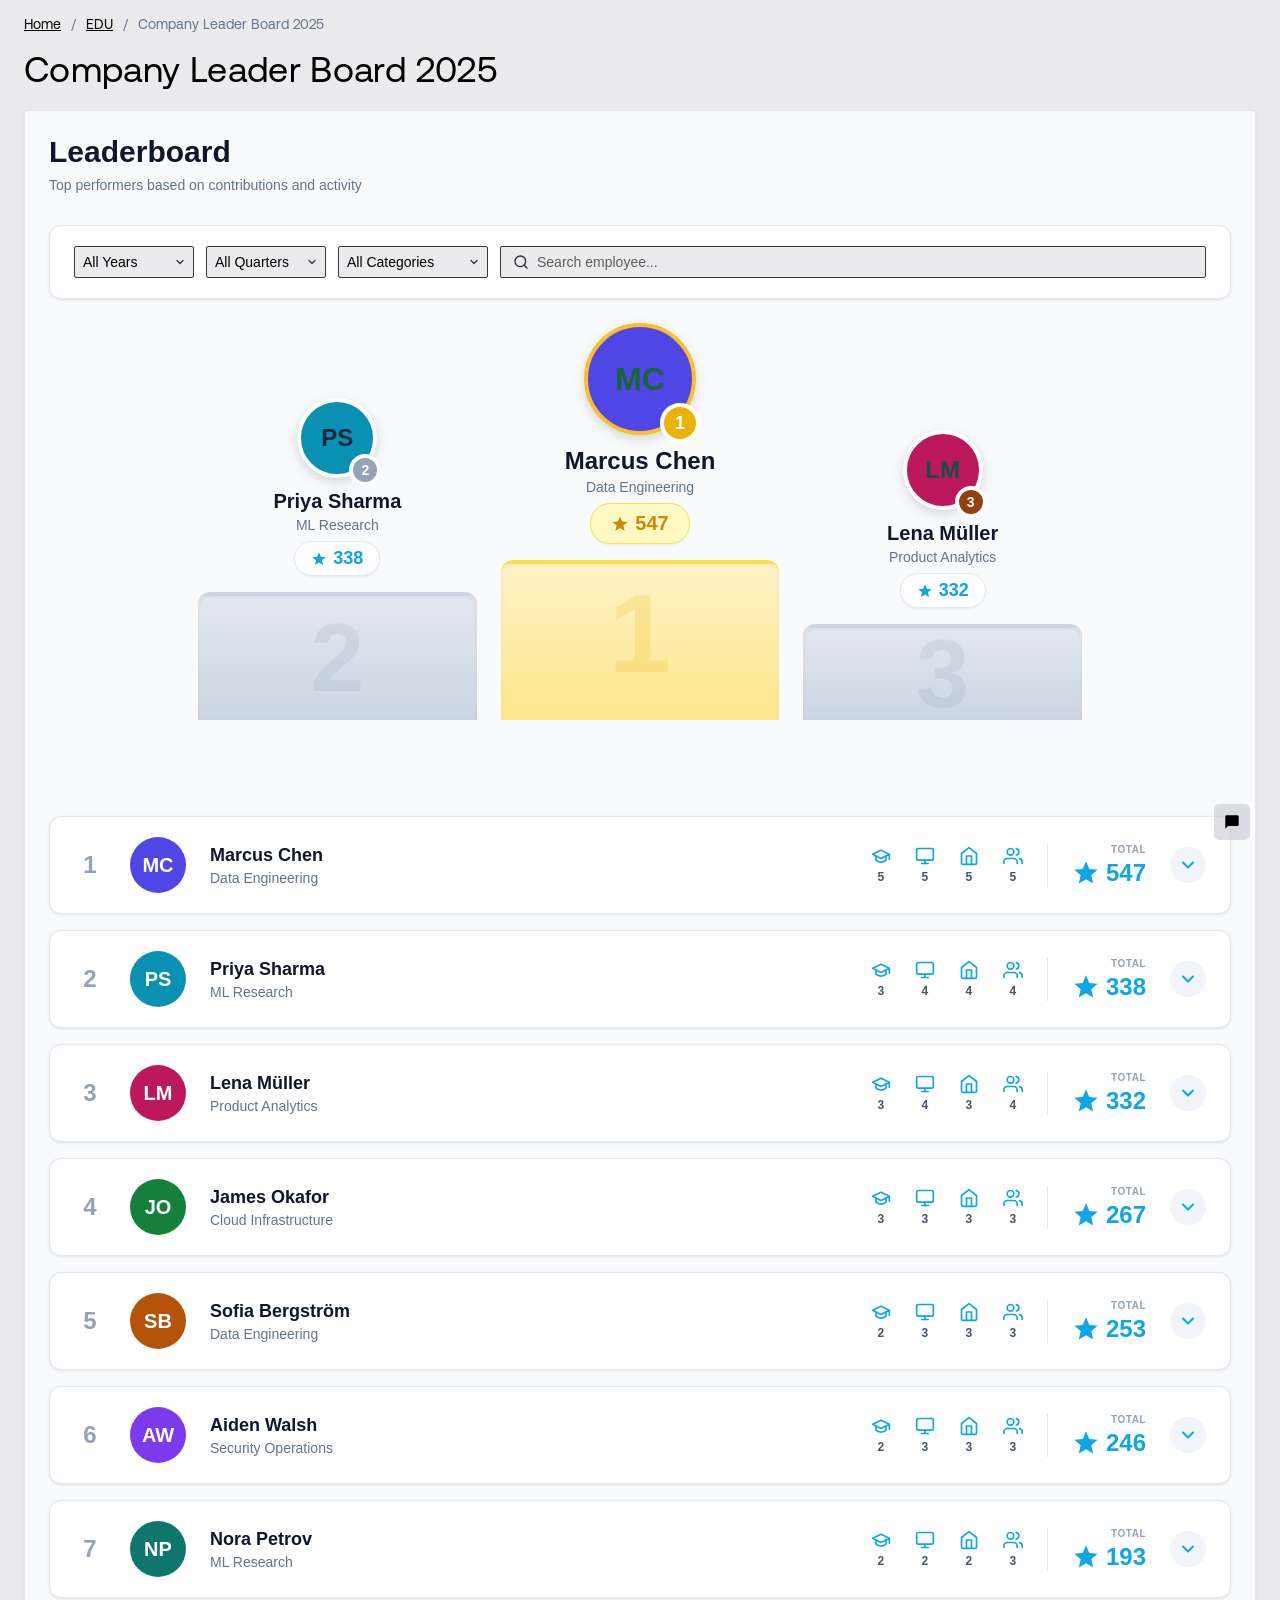
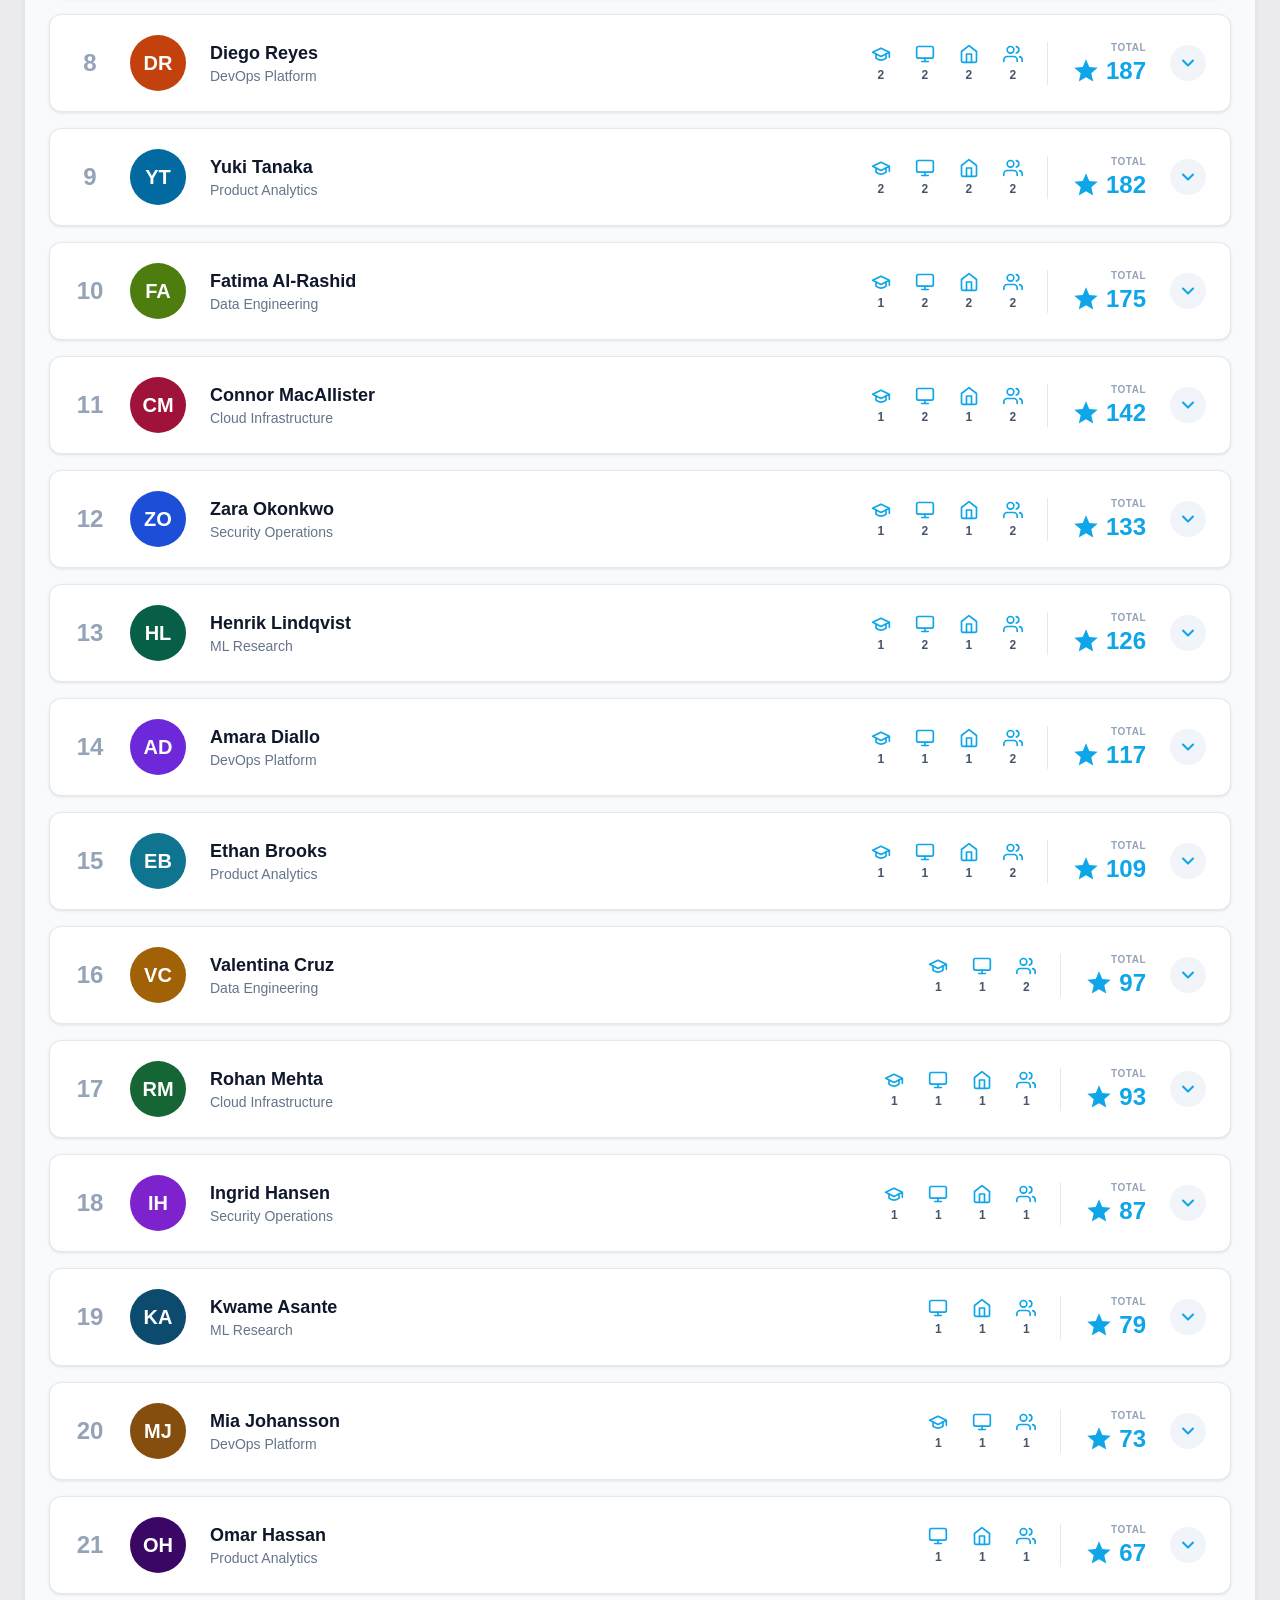
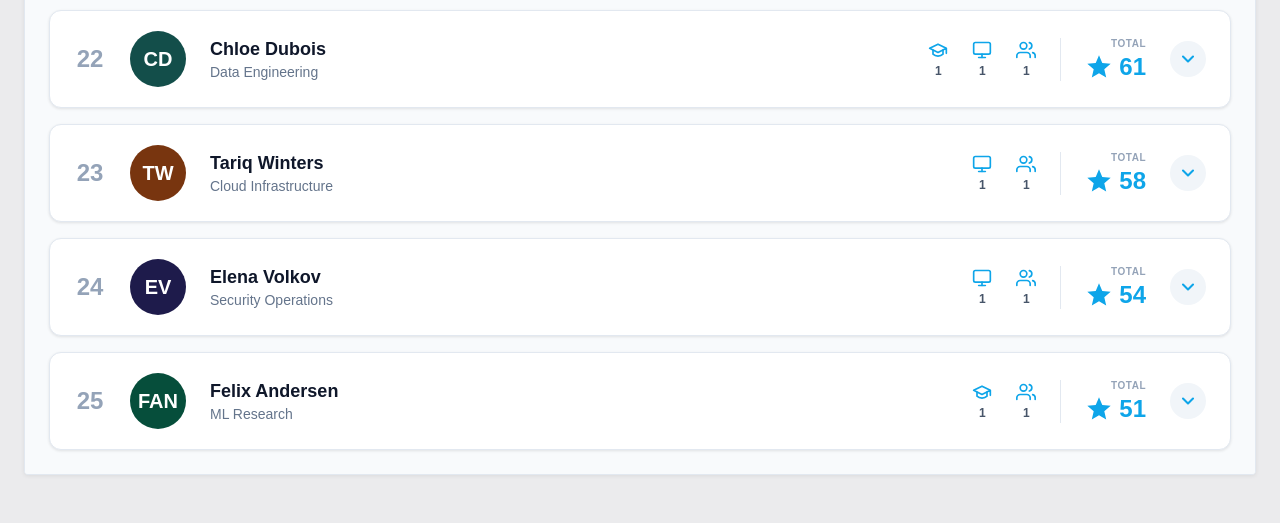
==== task-1/index.html @ 79eec07e "Fix activity column width and unify category badge colors" ====
﻿<!DOCTYPE html>
<html lang="en">
<head>
  <meta charset="UTF-8">
  <meta name="viewport" content="width=device-width, initial-scale=1.0">
  <title>Company Leader Board 2025</title>
  <style>
    @font-face {
      font-family: "Aeonik Pro";
      src: url([data-uri]) format('opentype');
      font-weight: 400 600;
      font-style: normal;
    }

    /* =====================================================
       CSS VARIABLES — new-spec.md §2
       ===================================================== */
    :root {
      /* Surfaces */
      --color-bg-page:                #f8fafc;
      --color-bg-surface:             #fff;
      --color-bg-surface-muted:       #f1f5f9;
      --color-border:                 #e2e8f0;

      /* Text */
      --color-text-primary:           #0f172a;
      --color-text-strong:            #1e293b;
      --color-text-secondary:         #475569;
      --color-text-muted:             #64748b;
      --color-text-faint:             #94a3b8;

      /* Accent */
      --color-accent:                 #0ea5e9;
      --color-accent-deep:            #0284c7;
      --color-accent-soft-bg:         #e0f2fe;

      /* Rank 1 — gold */
      --color-rank1-avatar-bg:        #86efac;
      --color-rank1-avatar-border:    #fbbf24;
      --color-rank1-avatar-text:      #166534;
      --color-rank1-badge-bg:         #eab308;
      --color-rank1-score-bg:         #fef9c3;
      --color-rank1-score-border:     #fde047;
      --color-rank1-score-text:       #ca8a04;
      --color-rank1-block-from:       #fef3c7;
      --color-rank1-block-to:         #fde68a;
      --color-rank1-block-top:        #fde047;
      --color-rank1-number-text:      rgba(234, 179, 8, .2);

      /* Rank 2 — silver */
      --color-rank2-avatar-bg:        #cbd5e1;
      --color-rank2-avatar-text:      #1e293b;
      --color-rank2-badge-bg:         #94a3b8;

      /* Rank 3 — bronze/teal */
      --color-rank3-avatar-bg:        #5eead4;
      --color-rank3-avatar-text:      #134e4a;
      --color-rank3-badge-bg:         #92400e;

      /* Default podium block */
      --color-block-from:             #e2e8f0;
      --color-block-to:               #cbd5e1;
      --color-block-top:              #cbd5e1;
      --color-rank-number-text:       rgba(148, 163, 184, .2);

      /* Row avatar default */
      --color-row-avatar-bg:          #fbbf24;

      /* Category badges */
      --color-cat-training-bg:        #dbeafe;
      --color-cat-training-text:      #1e40af;
      --color-cat-contribution-bg:    #f3e8ff;
      --color-cat-contribution-text:  #6b21a8;
      --color-cat-community-bg:       #dcfce7;
      --color-cat-community-text:     #166534;
      --color-cat-default-bg:         #e2e8f0;
      --color-cat-default-text:       #475569;

      /* Shadows */
      --shadow-rgba-5:                rgba(0, 0, 0, .05);
      --shadow-rgba-6:                rgba(0, 0, 0, .06);
      --shadow-rgba-10:               rgba(0, 0, 0, .1);
      --shadow-rgba-15:               rgba(0, 0, 0, .15);

      /* Spacing */
      --space-1: 4px;
      --space-2: 6px;
      --space-3: 8px;
      --space-4: 12px;
      --space-5: 16px;
      --space-6: 20px;
      --space-7: 24px;
      --space-8: 32px;
      --space-9: 64px;

      --pad-row:                  20px 24px;
      --pad-filter-bar:           20px 24px;
      --pad-podium:               32px 8px;
      --pad-podium-score-default: 6px 16px;
      --pad-podium-score-rank1:   8px 20px;
      --pad-cat-badge:            4px 12px;
      --pad-th:                   12px 8px;
      --pad-td:                   16px 8px;

      /* Container widths */
      --width-content-max:      1200px;
      --width-podium-max:       900px;
      --width-podium-col-max:   280px;
      --width-search-min:       250px;
      --width-rank-min:         32px;
      --size-row-avatar:        56px;

      /* Podium block heights */
      --height-block-rank1:        160px;
      --height-block-rank2:        128px;
      --height-block-rank3:        96px;
      --height-block-rank1-mobile: 140px;
      --height-block-rank2-mobile: 96px;
      --height-block-rank3-mobile: 64px;

      /* Offsets */
      --offset-rank1-margin-top:   -32px;
      --offset-rank3-number-top:   -16px;
      --offset-badge-bottom:       -8px;
      --offset-badge-right:        -4px;
      --podium-blocktop-height:    2px;

      /* Typography */
      --font-family: "Segoe UI", -apple-system, BlinkMacSystemFont, Roboto, Oxygen,
                     Ubuntu, Cantarell, "Fira Sans", "Droid Sans", "Helvetica Neue",
                     sans-serif;

      --fs-10:  10px;
      --fs-12:  12px;
      --fs-14:  14px;
      --fs-16:  16px;
      --fs-18:  18px;
      --fs-20:  20px;
      --fs-24:  24px;
      --fs-28:  28px;
      --fs-30:  30px;
      --fs-32:  32px;
      --fs-96:  96px;
      --fs-112: 112px;

      --fw-medium:   500;
      --fw-semibold: 600;
      --fw-bold:     700;
      --fw-black:    900;

      --tracking-wide: .05em;

      /* Border radius */
      --radius-pill:        20px;
      --radius-card:        12px;
      --radius-block-top:   12px 12px 0 0;
      --radius-circle:      50%;

      /* Box shadows */
      --shadow-xs:        0 1px 2px rgba(0, 0, 0, .05);
      --shadow-sm:        0 1px 3px rgba(0, 0, 0, .1);
      --shadow-md-soft:   0 4px 12px rgba(0, 0, 0, .05);
      --shadow-md:        0 4px 12px rgba(0, 0, 0, .1);
      --shadow-md-strong: 0 4px 12px rgba(0, 0, 0, .15);
      --shadow-inset:     inset 0 2px 4px rgba(0, 0, 0, .06);

      /* Transitions */
      --transition-theme:    background-color .3s, color .3s;
      --transition-quick:    all .2s;
      --transition-bg:       background .2s;
      --transition-bg-color: background-color .2s;

      /* Gradients */
      --gradient-block-default: linear-gradient(180deg, #e2e8f0, #cbd5e1);
      --gradient-block-rank1:   linear-gradient(180deg, #fef3c7, #fde68a);
    }

    /* =====================================================
       BASE RESET
       ===================================================== */
    *, *::before, *::after {
      box-sizing: border-box;
    }

    body {
      background: rgb(235, 235, 237);
      font-family: var(--font-family);
      margin: 0;
      padding: 0;
    }

    /* =====================================================
       COMPONENT STYLES — extracted verbatim from live page
       ===================================================== */
    .leaderboard_2943a085 { background: rgb(248, 250, 252); color: rgb(15, 23, 42); font-family: "Segoe UI", -apple-system, BlinkMacSystemFont, Roboto, Oxygen, Ubuntu, Cantarell, "Fira Sans", "Droid Sans", "Helvetica Neue", sans-serif; min-height: unset; padding: 24px; transition: background-color 0.3s, color 0.3s; }
    .leaderboard_2943a085.loading_2943a085 { opacity: 0.6; pointer-events: none; }
    .header_2943a085 { align-items: flex-start; display: flex; justify-content: space-between; margin: 0px auto 32px; max-width: 1200px; }
    .header_2943a085 .headerContent_2943a085 { flex: 1 1 0%; }
    .header_2943a085 .headerContent_2943a085 h2 { color: rgb(15, 23, 42); font-size: 30px; font-weight: 700; margin: 0px 0px 8px; }
    .header_2943a085 .headerContent_2943a085 p { color: rgb(100, 116, 139); font-size: 14px; margin: 0px; }
    .header_2943a085 .themeToggle_2943a085 { background: rgb(255, 255, 255); border: 1px solid rgb(226, 232, 240); border-radius: 50%; box-shadow: rgba(0, 0, 0, 0.05) 0px 1px 2px; color: rgb(100, 116, 139); cursor: pointer; padding: 8px; transition: 0.2s; }
    .header_2943a085 .themeToggle_2943a085:hover { border-color: rgb(14, 165, 233); color: rgb(14, 165, 233); }
    .header_2943a085 .themeToggle_2943a085 i { font-size: 20px; }
    .filterBar_2943a085 { align-items: center; background: rgb(255, 255, 255); border: 1px solid rgb(226, 232, 240); border-radius: 12px; box-shadow: rgba(0, 0, 0, 0.1) 0px 1px 3px; display: flex; flex-wrap: wrap; gap: 12px; justify-content: space-between; margin: 0px auto 24px; max-width: 1200px; padding: 20px 24px; transition: 0.2s; }
    .filterBar_2943a085:hover { box-shadow: rgba(0, 0, 0, 0.05) 0px 4px 12px; }
    .filterBar_2943a085 .filters_2943a085 { display: flex; flex-wrap: wrap; gap: 12px; }
    .filterBar_2943a085 .search_2943a085 { flex: 1 1 0%; min-width: 250px; }
    .podium_2943a085 { align-items: flex-end; display: flex; gap: 24px; justify-content: center; margin: 0px auto 64px; max-width: 900px; padding: 32px 8px; }
    @media (max-width: 768px) {
      .podium_2943a085 { align-items: center; flex-direction: column; }
    }
    .podiumColumn_2943a085 { align-items: center; display: flex; flex-direction: column; max-width: 280px; position: relative; width: 100%; }
    .podiumColumn_2943a085.podiumRank1_2943a085 { margin-top: -32px; order: 2; }
    @media (max-width: 768px) {
      .podiumColumn_2943a085.podiumRank1_2943a085 { margin-top: 0px; order: 1; }
    }
    .podiumColumn_2943a085.podiumRank2_2943a085 { order: 1; }
    @media (max-width: 768px) {
      .podiumColumn_2943a085.podiumRank2_2943a085 { order: 2; }
    }
    .podiumColumn_2943a085.podiumRank3_2943a085 { order: 3; }
    .podiumUser_2943a085 { align-items: center; display: flex; flex-direction: column; margin-bottom: 16px; position: relative; z-index: 10; }
    .podiumAvatarContainer_2943a085 { margin-bottom: 12px; position: relative; }
    .podiumAvatar_2943a085 { align-items: center; background-position: 50% center; background-size: cover; border-radius: 50%; box-shadow: rgba(0, 0, 0, 0.15) 0px 4px 12px; color: rgb(255, 255, 255); display: flex; font-weight: 700; justify-content: center; }
    .podiumRank1_2943a085 .podiumAvatar_2943a085 { background-color: rgb(134, 239, 172); border: 4px solid rgb(251, 191, 36); color: rgb(22, 101, 52); }
    .podiumRank2_2943a085 .podiumAvatar_2943a085 { background-color: rgb(203, 213, 225); border: 4px solid rgb(255, 255, 255); color: rgb(30, 41, 59); }
    .podiumRank3_2943a085 .podiumAvatar_2943a085 { background-color: rgb(94, 234, 212); border: 4px solid rgb(255, 255, 255); color: rgb(19, 78, 74); }
    .podiumAvatar_2943a085 span { font-size: 24px; }
    .podiumRank1_2943a085 .podiumAvatar_2943a085 span { font-size: 32px; }
    .podiumRankBadge_2943a085 { align-items: center; border: 4px solid rgb(255, 255, 255); border-radius: 50%; bottom: -8px; color: rgb(255, 255, 255); display: flex; font-weight: 700; justify-content: center; position: absolute; right: -4px; }
    .podiumRank1_2943a085 .podiumRankBadge_2943a085 { background: rgb(234, 179, 8); font-size: 18px; }
    .podiumRank2_2943a085 .podiumRankBadge_2943a085 { background: rgb(148, 163, 184); font-size: 14px; }
    .podiumRank3_2943a085 .podiumRankBadge_2943a085 { background: rgb(146, 64, 14); font-size: 14px; }
    .podiumName_2943a085 { color: rgb(15, 23, 42); font-size: 20px; font-weight: 700; margin: 0px 0px 4px; text-align: center; }
    .podiumRank1_2943a085 .podiumName_2943a085 { font-size: 24px; }
    .podiumRole_2943a085 { color: rgb(100, 116, 139); font-size: 14px; font-weight: 500; margin: 0px 0px 8px; }
    .podiumScore_2943a085 { align-items: center; background: rgb(255, 255, 255); border: 1px solid rgb(226, 232, 240); border-radius: 20px; box-shadow: rgba(0, 0, 0, 0.05) 0px 1px 2px; display: flex; font-size: 18px; font-weight: 700; gap: 6px; padding: 6px 16px; }
    .podiumRank1_2943a085 .podiumScore_2943a085 { background: rgb(254, 249, 195); border-color: rgb(253, 224, 71); color: rgb(202, 138, 4); font-size: 20px; padding: 8px 20px; }
    .podiumRank2_2943a085 .podiumScore_2943a085, .podiumRank3_2943a085 .podiumScore_2943a085 { color: rgb(14, 165, 233); }
    .podiumScore_2943a085 i { font-size: 16px; }
    .podiumRank1_2943a085 .podiumScore_2943a085 i { font-size: 18px; }
    .podiumBlock_2943a085 { align-items: flex-start; background: linear-gradient(rgb(226, 232, 240), rgb(203, 213, 225)); border-radius: 12px 12px 0px 0px; border-top: 2px solid rgb(203, 213, 225); box-shadow: rgba(0, 0, 0, 0.06) 0px 2px 4px inset; display: flex; justify-content: center; overflow: hidden; padding-top: 16px; position: relative; width: 100%; }
    .podiumRank1_2943a085 .podiumBlock_2943a085 { background: linear-gradient(rgb(254, 243, 199), rgb(253, 230, 138)); border-top-color: rgb(253, 224, 71); height: 160px; }
    @media (max-width: 768px) {
      .podiumRank1_2943a085 .podiumBlock_2943a085 { height: 140px; }
    }
    .podiumRank2_2943a085 .podiumBlock_2943a085 { height: 128px; }
    @media (max-width: 768px) {
      .podiumRank2_2943a085 .podiumBlock_2943a085 { height: 96px; }
    }
    .podiumRank3_2943a085 .podiumBlock_2943a085 { height: 96px; }
    @media (max-width: 768px) {
      .podiumRank3_2943a085 .podiumBlock_2943a085 { height: 64px; }
    }
    .podiumBlockTop_2943a085 { height: 2px; inset: 0px 0px auto; position: absolute; }
    .podiumRank1_2943a085 .podiumBlockTop_2943a085 { background: rgb(253, 224, 71); }
    .podiumRank2_2943a085 .podiumBlockTop_2943a085, .podiumRank3_2943a085 .podiumBlockTop_2943a085 { background: rgb(203, 213, 225); }
    .podiumRankNumber_2943a085 { color: rgba(148, 163, 184, 0.2); font-size: 96px; font-weight: 900; line-height: 1; position: relative; user-select: none; }
    .podiumRank1_2943a085 .podiumRankNumber_2943a085 { color: rgba(234, 179, 8, 0.2); font-size: 112px; }
    .podiumRank3_2943a085 .podiumRankNumber_2943a085 { top: -16px; }
    .list_2943a085 { display: flex; flex-direction: column; gap: 16px; margin: 0px auto; max-width: 1200px; }
    .userRowContainer_2943a085 { background: rgb(255, 255, 255); border: 1px solid rgb(226, 232, 240); border-radius: 12px; box-shadow: rgba(0, 0, 0, 0.1) 0px 1px 3px; overflow: hidden; transition: 0.2s; }
    .userRowContainer_2943a085:hover { box-shadow: rgba(0, 0, 0, 0.1) 0px 4px 12px; }
    .userRowContainer_2943a085.expanded_2943a085 { border-color: rgb(14, 165, 233); box-shadow: rgba(0, 0, 0, 0.1) 0px 4px 12px; }
    .row_2943a085 { padding: 20px 24px; }
    @media (max-width: 768px) {
      .row_2943a085 { padding: 16px; }
    }
    .rowMain_2943a085 { align-items: center; display: flex; gap: 16px; justify-content: space-between; }
    @media (max-width: 768px) {
      .rowMain_2943a085 { flex-direction: column; gap: 12px; }
    }
    .rowLeft_2943a085 { align-items: center; display: flex; flex: 1 1 0%; gap: 24px; }
    @media (max-width: 768px) {
      .rowLeft_2943a085 { gap: 16px; width: 100%; }
    }
    .rank_2943a085 { color: rgb(148, 163, 184); font-size: 24px; font-weight: 700; min-width: 32px; text-align: center; }
    .avatar_2943a085 { align-items: center; background-color: rgb(251, 191, 36); background-position: 50% center; background-size: cover; border-radius: 50%; color: rgb(255, 255, 255); display: flex; flex-shrink: 0; font-size: 20px; font-weight: 700; height: 56px; justify-content: center; width: 56px; }
    .info_2943a085 { display: flex; flex: 1 1 0%; flex-direction: column; gap: 4px; }
    @media (max-width: 768px) {
      .info_2943a085 { flex: 1 1 0%; }
    }
    .name_2943a085 { color: rgb(15, 23, 42); font-size: 18px; font-weight: 700; margin: 0px; }
    .role_2943a085 { color: rgb(100, 116, 139); font-size: 14px; }
    .rowRight_2943a085 { align-items: center; display: flex; gap: 24px; }
    @media (max-width: 768px) {
      .rowRight_2943a085 { border-top: 1px solid rgb(226, 232, 240); justify-content: space-between; padding-top: 12px; width: 100%; }
    }
    .categoryStats_2943a085 { align-items: center; display: flex; gap: 24px; }
    @media (max-width: 768px) {
      .categoryStats_2943a085 { gap: 16px; }
    }
    .categoryStat_2943a085 { align-items: center; display: flex; flex-direction: column; gap: 4px; }
    .categoryStatIcon_2943a085 { color: rgb(14, 165, 233); font-size: 20px; }
    .categoryStatCount_2943a085 { color: rgb(71, 85, 105); font-size: 12px; font-weight: 600; }
    .totalSection_2943a085 { align-items: flex-end; border-left: 1px solid rgb(226, 232, 240); display: flex; flex-direction: column; gap: 4px; padding-left: 24px; }
    @media (max-width: 768px) {
      .totalSection_2943a085 { display: none; }
    }
    .totalLabel_2943a085 { color: rgb(148, 163, 184); font-size: 10px; font-weight: 600; letter-spacing: 0.05em; }
    .score_2943a085 { align-items: center; color: rgb(14, 165, 233); display: flex; font-size: 24px; font-weight: 700; gap: 6px; }
    .score_2943a085 i { font-size: 28px; }
    .expandButton_2943a085 { align-items: center; background: rgb(241, 245, 249); border-width: medium; border-style: none; border-color: currentcolor; border-image: initial; border-radius: 50%; color: rgb(14, 165, 233); cursor: pointer; display: flex; justify-content: center; padding: 8px; transition: background 0.2s; }
    .expandButton_2943a085:hover { background: rgb(226, 232, 240); }
    .expandButton_2943a085 i { font-size: 20px; }
    .userRowContainer_2943a085.expanded_2943a085 .expandButton_2943a085 { background: rgb(224, 242, 254); }
    .details_2943a085 { background: rgb(248, 250, 252); border-top: 1px solid rgb(226, 232, 240); padding: 24px; }
    @media (max-width: 768px) {
      .details_2943a085 { padding: 16px; }
    }
    .detailsTitle_2943a085 { color: rgb(100, 116, 139); font-size: 12px; font-weight: 600; letter-spacing: 0.05em; margin: 0px 0px 16px; text-transform: uppercase; }
    .tableWrapper_2943a085 { overflow-x: auto; }
    .activityTable_2943a085 { border-collapse: collapse; width: 100%; }
    .activityTable_2943a085 thead tr { border-bottom: 2px solid rgb(226, 232, 240); }
    .activityTable_2943a085 thead th { color: rgb(100, 116, 139); font-size: 12px; font-weight: 600; letter-spacing: 0.05em; padding: 12px 8px; text-align: left; text-transform: uppercase; white-space: nowrap; }
    .activityTable_2943a085 thead th:first-child { width: 100%; }
    .activityTable_2943a085 thead th:last-child { text-align: right; }
    .activityTable_2943a085 tbody tr { transition: background-color 0.2s; }
    .activityTable_2943a085 tbody tr:hover { background: rgb(241, 245, 249); }
    .activityTable_2943a085 tbody td { border-bottom: 1px solid rgb(226, 232, 240); font-size: 14px; padding: 16px 8px; white-space: nowrap; }
    .activityTable_2943a085 tbody td:first-child { white-space: normal; width: 100%; }
    .activityTable_2943a085 tbody tr:last-child td { border-bottom-width: medium; border-bottom-style: none; border-bottom-color: currentcolor; }
    .activityName_2943a085 { color: rgb(30, 41, 59); font-weight: 600; }
    .categoryBadge_2943a085 { align-items: center; border-radius: 12px; display: inline-flex; font-size: 12px; font-weight: 600; padding: 4px 12px; }
    .categoryBadge_2943a085.categoryTraining_2943a085,
    .categoryBadge_2943a085.categoryContribution_2943a085,
    .categoryBadge_2943a085.categoryCommunity_2943a085,
    .categoryBadge_2943a085.categoryDefault_2943a085 { background: rgb(226, 232, 240); color: rgb(71, 85, 105); }
    .activityDate_2943a085 { color: rgb(100, 116, 139); }
    .activityPoints_2943a085 { color: rgb(14, 165, 233); font-weight: 700; text-align: right; }
    .categoryIcon_2943a085 { align-items: center; color: rgb(2, 132, 199); display: inline-flex; font-size: 16px; justify-content: center; }
    .categoryIcon_2943a085:hover { color: rgb(14, 165, 233); }
    .diamondIcon_2943a085 { color: rgb(14, 165, 233); font-size: 24px; }
    @media (max-width: 768px) {
      .leaderboard_2943a085 { padding: 16px; }
      .header_2943a085 { margin-bottom: 24px; }
      .header_2943a085 .headerContent_2943a085 h2 { font-size: 24px; }
      .filterBar_2943a085 { align-items: stretch; flex-direction: column; padding: 16px; }
      .filterBar_2943a085 .filters_2943a085 { flex-direction: column; width: 100%; }
      .filterBar_2943a085 .search_2943a085 { min-width: unset; width: 100%; }
      .podium_2943a085 { margin-bottom: 32px; }
    }

    /* =====================================================
       REPLICA ADDITIONS — not in source CSS; required for
       JS-driven expand/collapse and resolved ambiguities
       ===================================================== */

    /* Podium avatar sizing — resolved ambiguities §CLAUDE.md */
    .podiumRank1_2943a085 .podiumAvatar_2943a085 { width: 112px; height: 112px; }
    .podiumRank2_2943a085 .podiumAvatar_2943a085,
    .podiumRank3_2943a085 .podiumAvatar_2943a085 { width: 80px; height: 80px; }
    .podiumRank1_2943a085 .podiumRankBadge_2943a085 { width: 40px; height: 40px; }
    .podiumRank2_2943a085 .podiumRankBadge_2943a085,
    .podiumRank3_2943a085 .podiumRankBadge_2943a085 { width: 32px; height: 32px; }

    /* Details panel expand/collapse (source page uses React unmount; we use CSS) */
    .details_2943a085 { display: none; }
    .userRowContainer_2943a085.expanded_2943a085 .details_2943a085 { display: block; }

    /* Expand button chevron rotation */
    .expandButton_2943a085 i { transition: transform .2s; }
    .userRowContainer_2943a085.expanded_2943a085 .expandButton_2943a085 i { transform: rotate(180deg); }

    /* =====================================================
       FLUENT UI — extracted verbatim from live page
       ===================================================== */
    .actionsWrapper-122.actionsWrapper-122.actionsWrapper-122.actionsWrapper-122.actionsWrapper-122 .ms-TooltipHost { display: inline-flex; }
    .dropdown-256:hover .ms-Dropdown-title { color: rgb(21, 21, 21); border-color: rgb(0, 0, 0); }
    @media screen and (-ms-high-contrast: active), screen and (forced-colors: active) {
      .dropdown-256:hover .ms-Dropdown-title { border-color: highlight; }
    }
    .dropdown-256:focus .ms-Dropdown-title { color: rgb(21, 21, 21); }
    @media screen and (-ms-high-contrast: active), screen and (forced-colors: active) {
      .dropdown-256:focus .ms-Dropdown-title { color: highlight; }
    }
    .dropdown-256:active .ms-Dropdown-title { color: rgb(21, 21, 21); border-color: rgb(41, 41, 43); }
    @media screen and (-ms-high-contrast: active), screen and (forced-colors: active) {
      .dropdown-256:active .ms-Dropdown-title { border-color: highlight; }
    }
    .dropdown-256:hover .ms-Dropdown-caretDown { color: rgb(0, 0, 0); }
    .dropdown-256:focus .ms-Dropdown-caretDown { color: rgb(0, 0, 0); }
    @media screen and (-ms-high-contrast: active), screen and (forced-colors: active) {
      .dropdown-256:focus .ms-Dropdown-caretDown { color: highlight; }
    }
    .dropdown-256:active .ms-Dropdown-caretDown { color: rgb(0, 0, 0); }
    .dropdown-256:hover .ms-Dropdown-titleIsPlaceHolder { color: rgb(0, 0, 0); }
    .dropdown-256:focus .ms-Dropdown-titleIsPlaceHolder { color: rgb(0, 0, 0); }
    .dropdown-256:active .ms-Dropdown-titleIsPlaceHolder { color: rgb(0, 0, 0); }
    .dropdown-256:hover .ms-Dropdown-title--hasError { border-color: rgb(164, 38, 44); }
    .dropdown-256:active .ms-Dropdown-title--hasError { border-color: rgb(164, 38, 44); }
    .root-276:hover .ms-SearchBox-iconContainer { color: rgb(86, 86, 90); }
    .searchBoxContainer_a5a77e5d .dropdownContainer_a5a77e5d .ms-Dropdown-title { border: 0px; }
    .ql-toolbar .ms-Dropdown-container, .ql-toolbar .ms-TooltipHost { display: inline-block !important; }
    .ql-toolbar .ms-Dropdown-title { background-color: rgb(50, 49, 48); border-width: medium; border-style: none; border-color: currentcolor; border-image: initial; min-height: 34px; padding: 2px 20px 0px 9px; transition: background-color 0.3s, color; color: rgb(250, 249, 248) !important; }
    .ql-toolbar .ms-Dropdown-title:hover { background-color: rgb(121, 119, 117); color: rgb(250, 249, 248); }
    .ql-toolbar .ms-Dropdown-title:focus { border: 1px solid rgb(250, 249, 248); outline: 0px; color: rgb(250, 249, 248); }
    .ql-toolbar .ms-Dropdown-title:active { color: rgb(250, 249, 248); }
    .ql-toolbar .ms-Dropdown-caretDownWrapper { right: 4px; margin-top: -1px; }
    div#DropDownAlign-list .ms-Dropdown-item, div#DropDownLists-list .ms-Dropdown-item, div#DropDownStyles-list .ms-Dropdown-item { transition: background-color 0.3s, color; background-color: rgb(50, 49, 48) !important; color: rgb(250, 249, 248) !important; }
    div#DropDownAlign-list .ms-Dropdown-item:hover, div#DropDownLists-list .ms-Dropdown-item:hover, div#DropDownStyles-list .ms-Dropdown-item:hover { cursor: pointer; background-color: rgb(121, 119, 117) !important; color: rgb(250, 249, 248) !important; }
    div#DropDownAlign-list .ms-Dropdown-item.is-selected, div#DropDownAlign-list .ms-Dropdown-item.is-selected:hover, div#DropDownLists-list .ms-Dropdown-item.is-selected, div#DropDownLists-list .ms-Dropdown-item.is-selected:hover, div#DropDownStyles-list .ms-Dropdown-item.is-selected, div#DropDownStyles-list .ms-Dropdown-item.is-selected:hover { background-color: rgb(0, 120, 212) !important; color: rgb(250, 249, 248) !important; }
    .searchBoxContainer_ea51e5aa .dropdownContainer_ea51e5aa .ms-Dropdown-title { border: 0px; }
    .searchBoxContainer_ea51e5aa_e52d7d03 .dropdownContainer_ea51e5aa_e52d7d03 .ms-Dropdown-title_e52d7d03 { border: 0px; }


    /* =====================================================
       DROPDOWN & SEARCHBOX — exact values from DevTools
       ===================================================== */

    /* Dropdown container — block, relative, exact width */
    .ms-Dropdown-container {
      display: block;
      position: relative;
      width: 120px;
      height: 32px;
      box-sizing: border-box;
    }

    #dropdown-container-2 {
      width: 150px;
    }

    /* Dropdown trigger — block, no border itself */
    .ms-Dropdown {
      display: block;
      position: relative;
      width: 100%;
      height: 32px;
      box-sizing: border-box;
      cursor: pointer;
      font-family: var(--font-family);
      font-size: 14px;
      color: rgb(0, 0, 0);
      background: transparent;
      border: none;
      outline: none;
      user-select: none;
    }

    /* Title span — this is the visible box */
    .ms-Dropdown-title {
      display: block;
      width: 100%;
      height: 32px;
      padding: 0 28px 0 8px;
      background-color: rgb(235, 235, 237);
      border: 1px solid rgb(55, 55, 55);
      border-radius: 2px;
      color: rgb(0, 0, 0);
      font-family: var(--font-family);
      font-size: 14px;
      font-weight: 400;
      line-height: 30px;
      white-space: nowrap;
      overflow: hidden;
      cursor: pointer;
      box-sizing: border-box;
    }

    /* Caret wrapper — absolute inside dropdown */
    .ms-Dropdown-caretDownWrapper {
      display: block;
      position: absolute;
      right: 8px;
      top: 1px;
      width: 12px;
      height: 32px;
      line-height: 30px;
      color: rgb(55, 55, 55);
      pointer-events: none;
      cursor: pointer;
    }

    .ms-Dropdown-caretDown {
      display: inline-block;
      width: 12px;
      height: 30px;
      color: rgb(55, 55, 55);
      font-size: 12px;
      line-height: 30px;
    }

    /* Dropdown listbox */
    .ms-Dropdown-items-wrapper {
      display: none;
      position: absolute;
      top: 100%;
      left: 0;
      width: 100%;
      max-height: none;
      overflow: visible;
      background: rgb(234, 234, 234);
      border: none;
      box-shadow: 0 3px 6px rgba(0,0,0,0.15);
      z-index: 200;
      box-sizing: border-box;
    }

    .ms-Dropdown-container.open .ms-Dropdown-items-wrapper {
      display: block;
    }

    /* Dropdown item — grey bg, white on hover, text ellipsis */
    .ms-Dropdown-item {
      display: block;
      padding: 0 8px;
      height: 40px;
      line-height: 40px;
      color: rgb(21, 21, 21);
      background: rgb(234, 234, 234);
      font-family: var(--font-family);
      font-size: 14px;
      font-weight: 400;
      cursor: pointer;
      white-space: nowrap;
      overflow: hidden;
      text-overflow: ellipsis;
      box-sizing: border-box;
    }

    .ms-Dropdown-item:hover {
      background: rgb(255, 255, 255);
      color: rgb(0, 0, 0);
    }

    .ms-Dropdown-item.selected {
      background: rgb(0, 120, 212);
      color: rgb(255, 255, 255);
      font-weight: 600;
    }

    /* Default "All X" option — no blue highlight */
    .ms-Dropdown-item.selected.is-default {
      background: rgb(234, 234, 234);
      color: rgb(21, 21, 21);
      font-weight: 400;
    }

    .ms-Dropdown-item.selected.is-default:hover {
      background: rgb(255, 255, 255);
    }

    /* Search box — exact from DevTools */
    .ms-SearchBox {
      display: flex;
      flex-direction: row;
      align-items: stretch;
      width: 100%;
      height: 32px;
      padding: 1px 0 1px 4px;
      background-color: rgb(235, 235, 237);
      border: 1px solid rgb(55, 55, 55);
      border-radius: 2px;
      box-sizing: border-box;
      font-family: var(--font-family);
      font-size: 14px;
      color: rgb(0, 0, 0);
    }

    .ms-SearchBox:focus-within {
      border-color: rgb(0, 120, 212);
      outline: 1px solid rgb(0, 120, 212);
    }

    /* Search icon container */
    .ms-SearchBox-iconContainer {
      display: flex;
      flex-direction: column;
      justify-content: center;
      flex-shrink: 0;
      flex-grow: 0;
      width: 32px;
      height: 28px;
      color: rgb(41, 41, 43);
      font-size: 16px;
      cursor: text;
      transition: width 0.167s;
    }

    /* Search input */
    .ms-SearchBox-field {
      flex: 1 1 0;
      height: 28px;
      padding: 0 0 0.5px 0;
      background: transparent;
      border: none;
      outline: none;
      color: rgb(0, 0, 0);
      font-family: var(--font-family);
      font-size: 14px;
      font-weight: 400;
      cursor: text;
      box-sizing: border-box;
    }

    .ms-SearchBox-field::placeholder {
      color: rgb(96, 94, 92);
    }

    /* Fluent UI helper classes */
    .root-275,
    .root-276 {
      display: inline-flex;
      align-items: center;
      justify-content: center;
    }

    /* =====================================================
       PAGE WRAPPER
       ===================================================== */
    .page-wrapper {
      margin: 0 auto;
      max-width: 1400px;
      padding: 16px 24px 24px;
    }

    .breadcrumb,
    .breadcrumb a,
    .breadcrumb .breadcrumb-current,
    .breadcrumb .sep {
      font-family: "Aeonik Pro", "Segoe UI", sans-serif;
      font-weight: 600;
    }

    .breadcrumb {
      color: #64748b;
      font-size: 14px;
      margin-bottom: 12px;
    }

    .breadcrumb a {
      color: rgb(0,0,0);
      text-decoration: underline;
    }

    .breadcrumb a:hover {
      color: #0ea5e9;
      text-decoration: underline;
    }

    .breadcrumb .sep {
      margin: 0 6px;
    }

    .breadcrumb span:last-child {
      text-decoration: none;
    }

    /* PAGE H1 */
    .page-title {
      color: rgb(0, 0, 0);
      font-family: "Aeonik Pro", "Segoe UI", sans-serif;
      font-size: 36px;
      font-weight: 600;
      letter-spacing: 0.36px;
      line-height: 50.4px;
      margin-top: 4px;
      margin-bottom: 0px;
      box-sizing: border-box;
      display: block;
    }

    /* =====================================================
       FEEDBACK BUTTON
       ===================================================== */
    .feedback-button {
      align-items: center;
      background: rgba(202, 202, 211, 0.62);
      border: none;
      border-radius: 5px;
      bottom: 60px;
      color: #000;
      cursor: pointer;
      display: flex;
      height: 36px;
      justify-content: center;
      position: fixed;
      right: 30px;
      width: 36px;
      z-index: 1000;
    }

    .feedback-button:hover {
      background: rgba(202, 202, 211, 0.85);
    }

    /* =====================================================
       ICON SVG SIZING
       ===================================================== */
    i[data-icon-name] {
      display: inline-flex;
      align-items: center;
      justify-content: center;
    }

    i[data-icon-name] svg {
      width: 1em;
      height: 1em;
      display: block;
    }

    /* =====================================================
       VISIBILITY HELPERS
       ===================================================== */
    .podium_2943a085.hidden {
      display: none;
    }

    .userRowContainer_2943a085.hidden {
      display: none;
    }

    /* =====================================================
       LEADERBOARD CARD WRAPPER
       ===================================================== */
    .leaderboard-card {
      background: rgb(255, 255, 255);
      border-radius: 4px;
      border: 1px solid rgb(226, 232, 240);
      box-shadow: rgba(0, 0, 0, 0.07) 0px 1px 4px 0px;
      overflow: hidden;
      margin-top: 16px;
      margin-bottom: 24px;
      padding: 0;
    }
  </style>
</head>
<body>

  <!-- PAGE WRAPPER -->
  <div class="page-wrapper">
    <nav class="breadcrumb" aria-label="Breadcrumb">
      <a href="#">Home</a>
      <span class="sep" aria-hidden="true"> / </span>
      <a href="#">EDU</a>
      <span class="sep" aria-hidden="true"> / </span>
      <span>Company Leader Board 2025</span>
    </nav>
    <h1 class="page-title">Company Leader Board 2025</h1>

    <!-- LEADERBOARD SECTION -->
    <div class="leaderboard-card">
    <section class="leaderboard_2943a085">

      <!-- Header -->
      <header class="header_2943a085">
        <div class="headerContent_2943a085">
          <h2>Leaderboard</h2>
          <p>Top performers based on contributions and activity</p>
        </div>
      </header>

      <!-- Filter Bar -->
      <div class="filterBar_2943a085">
        <div class="filters_2943a085">

          <!-- Dropdown 0 — Years (120px) -->
          <div class="ms-Dropdown-container root-241" id="dropdown-container-0">
            <div id="Dropdown0" class="ms-Dropdown dropdown-242"
                 data-is-focusable="true" data-ktp-target="true" tabindex="0"
                 role="combobox" aria-haspopup="listbox" aria-expanded="false">
              <span id="Dropdown0-option" class="ms-Dropdown-title title-273" aria-invalid="false">All Years</span>
              <span class="ms-Dropdown-caretDownWrapper caretDownWrapper-244">
                <i class="ms-Dropdown-caretDown caretDown-260" data-icon-name="ChevronDown" aria-hidden="true"></i>
              </span>
            </div>
            <div class="ms-Dropdown-items-wrapper" role="listbox" aria-label="Year filter options"></div>
          </div>

          <!-- Dropdown 1 — Quarters (120px) -->
          <div class="ms-Dropdown-container root-241" id="dropdown-container-1">
            <div id="Dropdown1" class="ms-Dropdown dropdown-242"
                 data-is-focusable="true" data-ktp-target="true" tabindex="0"
                 role="combobox" aria-haspopup="listbox" aria-expanded="false">
              <span id="Dropdown1-option" class="ms-Dropdown-title title-273" aria-invalid="false">All Quarters</span>
              <span class="ms-Dropdown-caretDownWrapper caretDownWrapper-244">
                <i class="ms-Dropdown-caretDown caretDown-260" data-icon-name="ChevronDown" aria-hidden="true"></i>
              </span>
            </div>
            <div class="ms-Dropdown-items-wrapper" role="listbox" aria-label="Quarter filter options"></div>
          </div>

          <!-- Dropdown 2 — Categories (150px) -->
          <div class="ms-Dropdown-container root-261" id="dropdown-container-2">
            <div id="Dropdown2" class="ms-Dropdown dropdown-242"
                 data-is-focusable="true" data-ktp-target="true" tabindex="0"
                 role="combobox" aria-haspopup="listbox" aria-expanded="false">
              <span id="Dropdown2-option" class="ms-Dropdown-title title-273" aria-invalid="false">All Categories</span>
              <span class="ms-Dropdown-caretDownWrapper caretDownWrapper-244">
                <i class="ms-Dropdown-caretDown caretDown-260" data-icon-name="ChevronDown" aria-hidden="true"></i>
              </span>
            </div>
            <div class="ms-Dropdown-items-wrapper" role="listbox" aria-label="Category filter options"></div>
          </div>

        </div>

        <!-- Search -->
        <div class="search_2943a085">
          <div class="ms-SearchBox root-262">
            <div class="ms-SearchBox-iconContainer iconContainer-263" aria-hidden="true">
              <i class="ms-SearchBox-icon icon-267" data-icon-name="Search" aria-hidden="true"></i>
            </div>
            <input id="SearchBox3" class="ms-SearchBox-field field-266"
                   placeholder="Search employee..." role="searchbox" value="" type="text"
                   autocomplete="off" />
          </div>
        </div>
      </div>

      <!-- Podium — populated by JS (DOM order: rank2, rank1, rank3) -->
      <div class="podium_2943a085" id="podium"></div>

      <!-- List — populated by JS -->
      <div class="list_2943a085" id="list" data-note="SAMPLED: first 3 of N rows shown — pattern repeats"></div>

    </section>
    </div>
  </div>

  <!-- FEEDBACK BUTTON (outside page wrapper, fixed) -->
  <button class="feedback-button" title="Share feedback" aria-label="Share feedback">
    <svg width="16" height="16" viewBox="0 0 24 24" fill="black" xmlns="http://www.w3.org/2000/svg">
      <path d="M20 2H4c-1.1 0-2 .9-2 2v18l4-4h14c1.1 0 2-.9 2-2V4c0-1.1-.9-2-2-2z"/>
    </svg>
  </button>

  <script>
    /* ==========================================================
       DATA — verbatim from task-1/input/data.js
       ========================================================== */
    const LEADERBOARD_DATA = [
      {
        id: 1, rank: 1, name: "Marcus Chen", avatarInitials: "MC", avatarColor: "#4f46e5",
        score: 547, categories: { lab: 21, reg: 30, uni: 20, edu: 41 },
        department: "Data Engineering", year: 2025, quarter: "Q2",
        activities: [
          { name: "[EDU] AI Integration Workshop 2025",          category: "Education",              date: "15-Jan-2025", points: 96 },
          { name: "[REG] Tech Leadership Summit Keynote",        category: "Public Speaking",         date: "03-Mar-2025", points: 96 },
          { name: "[UNI] Partnership Program — Polytechnic",     category: "University Partnership",  date: "22-Feb-2025", points: 64 },
          { name: "[LAB] Mentoring of R. Foster",                category: "Mentoring",               date: "10-Apr-2025", points: 64 },
          { name: "[EDU] Machine Learning Fundamentals Course",  category: "Education",              date: "28-Nov-2024", points: 64 },
          { name: "[REG] Cloud Architecture Panel Discussion",   category: "Public Speaking",         date: "05-Oct-2024", points: 64 },
          { name: "[UNI] Annual Research Collaboration Summit",  category: "University Partnership",  date: "18-Sep-2024", points: 64 },
          { name: "[LAB] Mentoring of K. Nguyen",                category: "Mentoring",               date: "07-Aug-2024", points: 32 },
          { name: "[EDU] Data Pipeline Design Workshop",         category: "Education",              date: "14-Jul-2024", points: 32 },
          { name: "[REG] DevOps Innovation Conference Talk",     category: "Public Speaking",         date: "20-Jun-2024", points: 32 },
          { name: "[UNI] Lecture Series — Applied Data Science", category: "University Partnership",  date: "11-May-2024", points: 64 },
          { name: "[LAB] Mentoring of T. Osei",                  category: "Mentoring",               date: "02-Apr-2024", points: 32 },
          { name: "[EDU] Python Advanced Patterns Bootcamp",     category: "Education",              date: "25-Mar-2024", points: 32 },
          { name: "[REG] Analytics Leaders Roundtable",          category: "Public Speaking",         date: "14-Feb-2024", points: 32 },
          { name: "[UNI] Intern Recruitment Collaboration",      category: "University Partnership",  date: "30-Jan-2024", points: 32 },
          { name: "[LAB] Mentoring of V. Kaur",                  category: "Mentoring",               date: "19-Dec-2023", points: 64 },
          { name: "[EDU] NLP for Enterprise Applications",       category: "Education",              date: "08-Nov-2023", points: 32 },
          { name: "[REG] Winter Data Symposium Presentation",    category: "Public Speaking",         date: "27-Oct-2023", points: 32 },
          { name: "[UNI] Thesis Co-Supervision Program",         category: "University Partnership",  date: "15-Sep-2023", points: 32 },
          { name: "[LAB] Mentoring of B. Thornton",              category: "Mentoring",               date: "04-Aug-2023", points: 32 }
        ]
      },
      {
        id: 2, rank: 2, name: "Priya Sharma", avatarInitials: "PS", avatarColor: "#0891b2",
        score: 338, categories: { lab: 8, reg: 28, uni: 12, edu: 14 },
        department: "ML Research", year: 2025, quarter: "Q1",
        activities: [
          { name: "[EDU] Bayesian Methods in Practice",          category: "Education",              date: "20-Jan-2025", points: 64 },
          { name: "[REG] ML Research Showcase Keynote",          category: "Public Speaking",         date: "08-Mar-2025", points: 64 },
          { name: "[UNI] Joint Research Initiative Launch",      category: "University Partnership",  date: "17-Feb-2025", points: 64 },
          { name: "[LAB] Mentoring of C. Barbosa",               category: "Mentoring",               date: "03-Dec-2024", points: 32 },
          { name: "[EDU] Statistical Modelling Masterclass",     category: "Education",              date: "22-Oct-2024", points: 64 },
          { name: "[REG] Responsible AI Panel Discussion",       category: "Public Speaking",         date: "11-Sep-2024", points: 32 },
          { name: "[UNI] University Hackathon Co-Mentoring",     category: "University Partnership",  date: "29-Aug-2024", points: 32 },
          { name: "[LAB] Mentoring of H. Kowalski",              category: "Mentoring",               date: "15-Jul-2024", points: 32 },
          { name: "[EDU] Deep Learning for Time Series",         category: "Education",              date: "01-Jun-2024", points: 32 },
          { name: "[REG] Women in Tech Conference Talk",         category: "Public Speaking",         date: "19-Apr-2024", points: 32 },
          { name: "[UNI] Curriculum Advisory Board Session",     category: "University Partnership",  date: "07-Mar-2024", points: 64 },
          { name: "[LAB] Mentoring of E. Tremblay",              category: "Mentoring",               date: "24-Jan-2024", points: 32 },
          { name: "[EDU] Reinforcement Learning Workshop",       category: "Education",              date: "12-Dec-2023", points: 32 },
          { name: "[REG] AI Quarterly Review Presentation",      category: "Public Speaking",         date: "30-Oct-2023", points: 32 },
          { name: "[UNI] Student Project Evaluation Panel",      category: "University Partnership",  date: "18-Sep-2023", points: 32 }
        ]
      },
      {
        id: 3, rank: 3, name: "Lena Müller", avatarInitials: "LM", avatarColor: "#be185d",
        score: 332, categories: { lab: 10, reg: 20, uni: 14, edu: 20 },
        department: "Product Analytics", year: 2024, quarter: "Q4",
        activities: [
          { name: "[EDU] Product Analytics Certification",       category: "Education",              date: "25-Jan-2025", points: 64 },
          { name: "[REG] Data Storytelling Workshop Lead",       category: "Public Speaking",         date: "12-Mar-2025", points: 64 },
          { name: "[UNI] Analytics Internship Coordination",     category: "University Partnership",  date: "04-Feb-2025", points: 64 },
          { name: "[LAB] Mentoring of A. Novak",                 category: "Mentoring",               date: "18-Nov-2024", points: 32 },
          { name: "[EDU] A/B Testing Best Practices Seminar",    category: "Education",              date: "05-Oct-2024", points: 64 },
          { name: "[REG] Product Metrics Summit Talk",           category: "Public Speaking",         date: "23-Sep-2024", points: 32 },
          { name: "[UNI] Data Science Capstone Supervision",     category: "University Partnership",  date: "10-Aug-2024", points: 32 },
          { name: "[LAB] Mentoring of F. Brandt",                category: "Mentoring",               date: "28-Jun-2024", points: 32 },
          { name: "[EDU] Cohort Analysis Advanced Methods",      category: "Education",              date: "16-May-2024", points: 32 },
          { name: "[REG] Growth Analytics Panel Moderator",      category: "Public Speaking",         date: "03-Apr-2024", points: 32 },
          { name: "[UNI] Research Methods Guest Lecture",        category: "University Partnership",  date: "20-Feb-2024", points: 32 },
          { name: "[LAB] Mentoring of S. Patel",                 category: "Mentoring",               date: "09-Jan-2024", points: 32 },
          { name: "[EDU] Visualisation with D3.js Workshop",     category: "Education",              date: "27-Nov-2023", points: 32 },
          { name: "[REG] Quarterly Analytics Briefing",          category: "Public Speaking",         date: "15-Oct-2023", points: 32 }
        ]
      },
      {
        id: 4, rank: 4, name: "James Okafor", avatarInitials: "JO", avatarColor: "#15803d",
        score: 267, categories: { lab: 9, reg: 18, uni: 12, edu: 9 },
        department: "Cloud Infrastructure", year: 2025, quarter: "Q2",
        activities: [
          { name: "[EDU] Cloud Cost Optimisation Training",      category: "Education",              date: "14-Feb-2025", points: 64 },
          { name: "[REG] Infrastructure Summit Panel",           category: "Public Speaking",         date: "02-Jan-2025", points: 32 },
          { name: "[UNI] Cloud Computing Guest Lecture",         category: "University Partnership",  date: "20-Dec-2024", points: 32 },
          { name: "[LAB] Mentoring of L. Fischer",               category: "Mentoring",               date: "08-Nov-2024", points: 32 },
          { name: "[EDU] Kubernetes for Scale Workshop",         category: "Education",              date: "27-Sep-2024", points: 32 },
          { name: "[REG] DevOps Days Conference Talk",           category: "Public Speaking",         date: "15-Aug-2024", points: 32 },
          { name: "[UNI] Engineering Career Day Participant",    category: "University Partnership",  date: "04-Jul-2024", points: 32 },
          { name: "[LAB] Mentoring of P. Ivanova",               category: "Mentoring",               date: "22-May-2024", points: 16 },
          { name: "[EDU] Terraform Advanced Patterns",           category: "Education",              date: "10-Apr-2024", points: 32 },
          { name: "[REG] Cloud Transformation Webinar",          category: "Public Speaking",         date: "28-Feb-2024", points: 16 },
          { name: "[UNI] Final Year Project Advisory",           category: "University Partnership",  date: "16-Jan-2024", points: 32 },
          { name: "[LAB] Mentoring of G. Santos",                category: "Mentoring",               date: "04-Dec-2023", points: 16 }
        ]
      },
      {
        id: 5, rank: 5, name: "Sofia Bergström", avatarInitials: "SB", avatarColor: "#b45309",
        score: 253, categories: { lab: 13, reg: 14, uni: 9, edu: 15 },
        department: "Data Engineering", year: 2024, quarter: "Q3",
        activities: [
          { name: "[EDU] Feature Engineering Techniques",        category: "Education",              date: "30-Jan-2025", points: 64 },
          { name: "[REG] Analytics Tools Showcase",              category: "Public Speaking",         date: "18-Mar-2025", points: 32 },
          { name: "[UNI] Data Engineering Curriculum Input",     category: "University Partnership",  date: "06-Feb-2025", points: 32 },
          { name: "[LAB] Mentoring of D. Chakraborty",           category: "Mentoring",               date: "25-Oct-2024", points: 16 },
          { name: "[EDU] Spark Performance Tuning Course",       category: "Education",              date: "13-Sep-2024", points: 32 },
          { name: "[REG] Pipeline Architecture Webinar",         category: "Public Speaking",         date: "01-Aug-2024", points: 32 },
          { name: "[UNI] Academic Exchange Program Panel",       category: "University Partnership",  date: "20-Jun-2024", points: 32 },
          { name: "[LAB] Mentoring of O. Lindgren",              category: "Mentoring",               date: "08-May-2024", points: 16 },
          { name: "[EDU] Stream Processing Workshop",            category: "Education",              date: "26-Mar-2024", points: 32 },
          { name: "[REG] Data Mesh Overview Presentation",       category: "Public Speaking",         date: "14-Feb-2024", points: 16 },
          { name: "[UNI] Student Mentoring Evening",             category: "University Partnership",  date: "02-Jan-2024", points: 32 }
        ]
      },
      {
        id: 6, rank: 6, name: "Aiden Walsh", avatarInitials: "AW", avatarColor: "#7c3aed",
        score: 246, categories: { lab: 9, reg: 16, uni: 9, edu: 14 },
        department: "Security Operations", year: 2025, quarter: "Q1",
        activities: [
          { name: "[EDU] Threat Modelling Fundamentals",         category: "Education",              date: "22-Feb-2025", points: 64 },
          { name: "[REG] Cybersecurity Leaders Forum",           category: "Public Speaking",         date: "10-Jan-2025", points: 32 },
          { name: "[UNI] Security Engineering Guest Lecture",    category: "University Partnership",  date: "29-Nov-2024", points: 32 },
          { name: "[LAB] Mentoring of N. Ruiz",                  category: "Mentoring",               date: "17-Oct-2024", points: 16 },
          { name: "[EDU] Zero Trust Architecture Course",        category: "Education",              date: "05-Sep-2024", points: 32 },
          { name: "[REG] SOC Operations Panel Discussion",       category: "Public Speaking",         date: "24-Jul-2024", points: 32 },
          { name: "[UNI] Ethical Hacking Workshop Co-Lead",      category: "University Partnership",  date: "12-Jun-2024", points: 32 },
          { name: "[LAB] Mentoring of M. Vestergaard",           category: "Mentoring",               date: "30-Apr-2024", points: 16 },
          { name: "[EDU] SIEM Implementation Seminar",           category: "Education",              date: "18-Mar-2024", points: 32 },
          { name: "[REG] Incident Response Masterclass",         category: "Public Speaking",         date: "06-Feb-2024", points: 16 },
          { name: "[UNI] Cyber Careers Panel for Students",      category: "University Partnership",  date: "25-Nov-2023", points: 32 }
        ]
      },
      {
        id: 7, rank: 7, name: "Nora Petrov", avatarInitials: "NP", avatarColor: "#0f766e",
        score: 193, categories: { lab: 11, reg: 11, uni: 7, edu: 9 },
        department: "ML Research", year: 2023, quarter: "Q4",
        activities: [
          { name: "[EDU] Generative Models in Practice",         category: "Education",              date: "15-Mar-2025", points: 32 },
          { name: "[REG] ML Research Roundtable Speaker",        category: "Public Speaking",         date: "01-Feb-2025", points: 32 },
          { name: "[UNI] Joint PhD Programme Advisory",          category: "University Partnership",  date: "20-Dec-2024", points: 32 },
          { name: "[LAB] Mentoring of A. Hassan",                category: "Mentoring",               date: "09-Nov-2024", points: 16 },
          { name: "[EDU] Graph Neural Networks Workshop",        category: "Education",              date: "28-Sep-2024", points: 32 },
          { name: "[REG] AI Safety Symposium Talk",              category: "Public Speaking",         date: "16-Aug-2024", points: 16 },
          { name: "[UNI] Research Paper Co-Authorship Prog",     category: "University Partnership",  date: "05-Jul-2024", points: 32 },
          { name: "[LAB] Mentoring of C. Wójcik",                category: "Mentoring",               date: "23-May-2024", points: 16 },
          { name: "[EDU] Explainability in ML Certification",    category: "Education",              date: "11-Apr-2024", points: 32 }
        ]
      },
      {
        id: 8, rank: 8, name: "Diego Reyes", avatarInitials: "DR", avatarColor: "#c2410c",
        score: 187, categories: { lab: 7, reg: 13, uni: 6, edu: 11 },
        department: "DevOps Platform", year: 2024, quarter: "Q1",
        activities: [
          { name: "[EDU] Container Orchestration Training",      category: "Education",              date: "08-Feb-2025", points: 32 },
          { name: "[REG] Platform Engineering Summit",           category: "Public Speaking",         date: "27-Dec-2024", points: 32 },
          { name: "[UNI] DevOps Career Day Presentation",        category: "University Partnership",  date: "15-Nov-2024", points: 16 },
          { name: "[LAB] Mentoring of F. Nakamura",              category: "Mentoring",               date: "03-Oct-2024", points: 16 },
          { name: "[EDU] GitOps Principles Workshop",            category: "Education",              date: "22-Aug-2024", points: 32 },
          { name: "[REG] SRE Practices Panel Discussion",        category: "Public Speaking",         date: "10-Jul-2024", points: 16 },
          { name: "[UNI] CI/CD Pipeline Guest Lecture",          category: "University Partnership",  date: "29-May-2024", points: 32 },
          { name: "[LAB] Mentoring of T. Adamson",               category: "Mentoring",               date: "17-Apr-2024", points: 16 }
        ]
      },
      {
        id: 9, rank: 9, name: "Yuki Tanaka", avatarInitials: "YT", avatarColor: "#0369a1",
        score: 182, categories: { lab: 10, reg: 8, uni: 8, edu: 10 },
        department: "Product Analytics", year: 2025, quarter: "Q3",
        activities: [
          { name: "[EDU] Customer Segmentation Techniques",      category: "Education",              date: "19-Jan-2025", points: 32 },
          { name: "[REG] Product Insights Forum Speaker",        category: "Public Speaking",         date: "07-Mar-2025", points: 32 },
          { name: "[UNI] Analytics for Business Guest Lecture",  category: "University Partnership",  date: "24-Feb-2025", points: 16 },
          { name: "[LAB] Mentoring of E. Korhonen",              category: "Mentoring",               date: "13-Dec-2024", points: 16 },
          { name: "[EDU] Funnel Analysis Advanced Course",       category: "Education",              date: "01-Nov-2024", points: 32 },
          { name: "[REG] Data-Driven Product Panel",             category: "Public Speaking",         date: "19-Sep-2024", points: 16 },
          { name: "[UNI] Student Project Consultation",          category: "University Partnership",  date: "07-Aug-2024", points: 32 },
          { name: "[LAB] Mentoring of R. Melo",                  category: "Mentoring",               date: "26-Jun-2024", points: 16 }
        ]
      },
      {
        id: 10, rank: 10, name: "Fatima Al-Rashid", avatarInitials: "FA", avatarColor: "#4d7c0f",
        score: 175, categories: { lab: 7, reg: 10, uni: 6, edu: 13 },
        department: "Data Engineering", year: 2024, quarter: "Q2",
        activities: [
          { name: "[EDU] Data Quality Frameworks Course",        category: "Education",              date: "12-Mar-2025", points: 32 },
          { name: "[REG] Analytics Best Practices Webinar",      category: "Public Speaking",         date: "28-Jan-2025", points: 32 },
          { name: "[UNI] Data Literacy Programme Input",         category: "University Partnership",  date: "16-Dec-2024", points: 16 },
          { name: "[LAB] Mentoring of B. Olawale",               category: "Mentoring",               date: "04-Nov-2024", points: 16 },
          { name: "[EDU] SQL Performance Optimisation",          category: "Education",              date: "23-Sep-2024", points: 32 },
          { name: "[REG] Engineering Metrics Talk",              category: "Public Speaking",         date: "11-Aug-2024", points: 16 },
          { name: "[UNI] Research Methods Workshop Assist",      category: "University Partnership",  date: "30-Jun-2024", points: 32 }
        ]
      },
      {
        id: 11, rank: 11, name: "Connor MacAllister", avatarInitials: "CM", avatarColor: "#9f1239",
        score: 142, categories: { lab: 4, reg: 8, uni: 6, edu: 10 },
        department: "Cloud Infrastructure", year: 2023, quarter: "Q2",
        activities: [
          { name: "[EDU] Multi-Cloud Strategy Training",         category: "Education",              date: "05-Feb-2025", points: 32 },
          { name: "[REG] Cloud Trends Panel 2025",               category: "Public Speaking",         date: "24-Nov-2024", points: 16 },
          { name: "[UNI] Infrastructure Engineering Lecture",    category: "University Partnership",  date: "12-Oct-2024", points: 32 },
          { name: "[LAB] Mentoring of Y. Oduya",                 category: "Mentoring",               date: "31-Aug-2024", points: 16 },
          { name: "[EDU] Networking Fundamentals Seminar",       category: "Education",              date: "18-Jul-2024", points: 16 },
          { name: "[REG] FinOps Fundamentals Webinar",           category: "Public Speaking",         date: "06-Jun-2024", points: 32 }
        ]
      },
      {
        id: 12, rank: 12, name: "Zara Okonkwo", avatarInitials: "ZO", avatarColor: "#1d4ed8",
        score: 133, categories: { lab: 7, reg: 9, uni: 3, edu: 9 },
        department: "Security Operations", year: 2025, quarter: "Q4",
        activities: [
          { name: "[EDU] Penetration Testing Bootcamp",          category: "Education",              date: "18-Jan-2025", points: 32 },
          { name: "[REG] Security Awareness Campaign Lead",      category: "Public Speaking",         date: "06-Mar-2025", points: 16 },
          { name: "[UNI] Cybersecurity Student Workshop",        category: "University Partnership",  date: "24-Feb-2025", points: 32 },
          { name: "[LAB] Mentoring of P. Eriksen",               category: "Mentoring",               date: "13-Dec-2024", points: 16 },
          { name: "[EDU] Cloud Security Certification Prep",     category: "Education",              date: "01-Nov-2024", points: 32 },
          { name: "[REG] Digital Identity Panel Discussion",     category: "Public Speaking",         date: "19-Sep-2024", points: 16 }
        ]
      },
      {
        id: 13, rank: 13, name: "Henrik Lindqvist", avatarInitials: "HL", avatarColor: "#065f46",
        score: 126, categories: { lab: 4, reg: 9, uni: 4, edu: 8 },
        department: "ML Research", year: 2024, quarter: "Q3",
        activities: [
          { name: "[EDU] Time Series Analysis Workshop",         category: "Education",              date: "09-Feb-2025", points: 32 },
          { name: "[REG] Research Methods Symposium",            category: "Public Speaking",         date: "28-Dec-2024", points: 16 },
          { name: "[UNI] Machine Learning Study Group",          category: "University Partnership",  date: "16-Nov-2024", points: 16 },
          { name: "[LAB] Mentoring of A. Rossi",                 category: "Mentoring",               date: "04-Oct-2024", points: 16 },
          { name: "[EDU] Causal Inference Training",             category: "Education",              date: "22-Aug-2024", points: 32 },
          { name: "[REG] Data Science Webinar Series",           category: "Public Speaking",         date: "10-Jul-2024", points: 16 }
        ]
      },
      {
        id: 14, rank: 14, name: "Amara Diallo", avatarInitials: "AD", avatarColor: "#6d28d9",
        score: 117, categories: { lab: 3, reg: 7, uni: 6, edu: 5 },
        department: "DevOps Platform", year: 2023, quarter: "Q1",
        activities: [
          { name: "[EDU] Infrastructure as Code Training",       category: "Education",              date: "23-Jan-2025", points: 32 },
          { name: "[REG] DevOps Best Practices Webinar",         category: "Public Speaking",         date: "11-Mar-2025", points: 16 },
          { name: "[UNI] Platform Engineering Guest Lecture",    category: "University Partnership",  date: "29-Jan-2025", points: 16 },
          { name: "[LAB] Mentoring of J. Kristiansen",           category: "Mentoring",               date: "18-Nov-2024", points: 16 },
          { name: "[EDU] Observability Tools Workshop",          category: "Education",              date: "06-Oct-2024", points: 32 }
        ]
      },
      {
        id: 15, rank: 15, name: "Ethan Brooks", avatarInitials: "EB", avatarColor: "#0e7490",
        score: 109, categories: { lab: 4, reg: 8, uni: 3, edu: 7 },
        department: "Product Analytics", year: 2025, quarter: "Q2",
        activities: [
          { name: "[EDU] Statistical Methods for PMs",           category: "Education",              date: "16-Feb-2025", points: 32 },
          { name: "[REG] Product Analytics Talk",                category: "Public Speaking",         date: "04-Jan-2025", points: 16 },
          { name: "[UNI] Analytics in Product Dev Lecture",      category: "University Partnership",  date: "22-Dec-2024", points: 16 },
          { name: "[LAB] Mentoring of L. Marques",               category: "Mentoring",               date: "10-Nov-2024", points: 16 },
          { name: "[EDU] KPI Framework Design Training",         category: "Education",              date: "28-Sep-2024", points: 32 }
        ]
      },
      {
        id: 16, rank: 16, name: "Valentina Cruz", avatarInitials: "VC", avatarColor: "#a16207",
        score: 97, categories: { lab: 7, reg: 5, uni: 3, edu: 5 },
        department: "Data Engineering", year: 2024, quarter: "Q4",
        activities: [
          { name: "[EDU] Data Warehousing Principles",           category: "Education",              date: "07-Mar-2025", points: 16 },
          { name: "[REG] Analytics Community Meetup Talk",       category: "Public Speaking",         date: "24-Jan-2025", points: 16 },
          { name: "[LAB] Mentoring of M. Bergmann",              category: "Mentoring",               date: "12-Dec-2024", points: 16 },
          { name: "[EDU] ETL Pipeline Best Practices",           category: "Education",              date: "30-Oct-2024", points: 32 }
        ]
      },
      {
        id: 17, rank: 17, name: "Rohan Mehta", avatarInitials: "RM", avatarColor: "#166534",
        score: 93, categories: { lab: 6, reg: 5, uni: 3, edu: 5 },
        department: "Cloud Infrastructure", year: 2023, quarter: "Q3",
        activities: [
          { name: "[EDU] Microservices Design Patterns",         category: "Education",              date: "20-Feb-2025", points: 16 },
          { name: "[REG] Cloud Architecture Presentation",       category: "Public Speaking",         date: "08-Jan-2025", points: 16 },
          { name: "[UNI] Systems Design Guest Lecture",          category: "University Partnership",  date: "27-Nov-2024", points: 16 },
          { name: "[LAB] Mentoring of F. Sorensen",              category: "Mentoring",               date: "15-Oct-2024", points: 32 }
        ]
      },
      {
        id: 18, rank: 18, name: "Ingrid Hansen", avatarInitials: "IH", avatarColor: "#7e22ce",
        score: 87, categories: { lab: 6, reg: 4, uni: 3, edu: 5 },
        department: "Security Operations", year: 2025, quarter: "Q1",
        activities: [
          { name: "[EDU] Identity Management Course",            category: "Education",              date: "14-Mar-2025", points: 16 },
          { name: "[REG] Privacy Engineering Talk",              category: "Public Speaking",         date: "01-Feb-2025", points: 16 },
          { name: "[UNI] Security Policy Guest Lecture",         category: "University Partnership",  date: "20-Dec-2024", points: 16 },
          { name: "[LAB] Mentoring of C. Nyström",               category: "Mentoring",               date: "08-Nov-2024", points: 32 }
        ]
      },
      {
        id: 19, rank: 19, name: "Kwame Asante", avatarInitials: "KA", avatarColor: "#0c4a6e",
        score: 79, categories: { lab: 4, reg: 4, uni: 3, edu: 5 },
        department: "ML Research", year: 2024, quarter: "Q1",
        activities: [
          { name: "[EDU] NLP Applications Workshop",             category: "Education",              date: "11-Feb-2025", points: 16 },
          { name: "[REG] AI Ethics Panel Participant",           category: "Public Speaking",         date: "30-Dec-2024", points: 16 },
          { name: "[UNI] Thesis Support Programme",              category: "University Partnership",  date: "18-Nov-2024", points: 32 }
        ]
      },
      {
        id: 20, rank: 20, name: "Mia Johansson", avatarInitials: "MJ", avatarColor: "#854d0e",
        score: 73, categories: { lab: 4, reg: 3, uni: 3, edu: 5 },
        department: "DevOps Platform", year: 2023, quarter: "Q4",
        activities: [
          { name: "[EDU] Deployment Automation Training",        category: "Education",              date: "03-Mar-2025", points: 16 },
          { name: "[REG] DevOps Community Talk",                 category: "Public Speaking",         date: "20-Jan-2025", points: 16 },
          { name: "[LAB] Mentoring of B. Acosta",                category: "Mentoring",               date: "09-Dec-2024", points: 32 }
        ]
      },
      {
        id: 21, rank: 21, name: "Omar Hassan", avatarInitials: "OH", avatarColor: "#3b0764",
        score: 67, categories: { lab: 3, reg: 4, uni: 2, edu: 5 },
        department: "Product Analytics", year: 2025, quarter: "Q3",
        activities: [
          { name: "[EDU] Funnel Metrics Workshop",               category: "Education",              date: "25-Feb-2025", points: 16 },
          { name: "[REG] Analytics Showcase Presenter",          category: "Public Speaking",         date: "13-Jan-2025", points: 16 },
          { name: "[UNI] Business Analytics Intro Lecture",      category: "University Partnership",  date: "01-Dec-2024", points: 16 }
        ]
      },
      {
        id: 22, rank: 22, name: "Chloe Dubois", avatarInitials: "CD", avatarColor: "#134e4a",
        score: 61, categories: { lab: 3, reg: 3, uni: 2, edu: 5 },
        department: "Data Engineering", year: 2024, quarter: "Q2",
        activities: [
          { name: "[EDU] Data Governance Basics",                category: "Education",              date: "17-Feb-2025", points: 16 },
          { name: "[LAB] Mentoring of T. Haugen",                category: "Mentoring",               date: "05-Jan-2025", points: 16 },
          { name: "[REG] Data Quality Meetup Talk",              category: "Public Speaking",         date: "24-Nov-2024", points: 16 }
        ]
      },
      {
        id: 23, rank: 23, name: "Tariq Winters", avatarInitials: "TW", avatarColor: "#78350f",
        score: 58, categories: { lab: 3, reg: 3, uni: 2, edu: 4 },
        department: "Cloud Infrastructure", year: 2023, quarter: "Q2",
        activities: [
          { name: "[EDU] Networking Concepts Refresher",         category: "Education",              date: "10-Mar-2025", points: 16 },
          { name: "[REG] Tech Team Lunch & Learn",               category: "Public Speaking",         date: "28-Jan-2025", points: 8  }
        ]
      },
      {
        id: 24, rank: 24, name: "Elena Volkov", avatarInitials: "EV", avatarColor: "#1e1b4b",
        score: 54, categories: { lab: 2, reg: 3, uni: 2, edu: 4 },
        department: "Security Operations", year: 2024, quarter: "Q3",
        activities: [
          { name: "[EDU] Vulnerability Assessment Basics",       category: "Education",              date: "22-Feb-2025", points: 8  },
          { name: "[REG] Security Awareness Brown Bag",          category: "Public Speaking",         date: "10-Jan-2025", points: 16 }
        ]
      },
      {
        id: 25, rank: 25, name: "Felix Andersen", avatarInitials: "FAN", avatarColor: "#064e3b",
        score: 51, categories: { lab: 2, reg: 2, uni: 2, edu: 5 },
        department: "ML Research", year: 2023, quarter: "Q1",
        activities: [
          { name: "[EDU] Research Methodology Seminar",          category: "Education",              date: "18-Mar-2025", points: 8  },
          { name: "[LAB] Mentoring of G. Magnusson",             category: "Mentoring",               date: "05-Feb-2025", points: 16 }
        ]
      }
    ];

    /* ==========================================================
       INLINE SVG ICONS
       ========================================================== */
    const SVG = {
      FavoriteStarFill: `<svg width="1em" height="1em" viewBox="0 0 24 24" fill="currentColor" xmlns="http://www.w3.org/2000/svg"><path d="M12 17.27L18.18 21l-1.64-7.03L22 9.24l-7.19-.61L12 2 9.19 8.63 2 9.24l5.46 4.73L5.82 21z"/></svg>`,
      ChevronDown: `<svg width="1em" height="1em" viewBox="0 0 24 24" fill="none" stroke="currentColor" stroke-width="2.5" stroke-linecap="round" stroke-linejoin="round" xmlns="http://www.w3.org/2000/svg"><polyline points="6 9 12 15 18 9"/></svg>`,
      Search: `<svg width="1em" height="1em" viewBox="0 0 24 24" fill="none" stroke="currentColor" stroke-width="2" stroke-linecap="round" stroke-linejoin="round" xmlns="http://www.w3.org/2000/svg"><circle cx="11" cy="11" r="8"/><line x1="21" y1="21" x2="16.65" y2="16.65"/></svg>`,
      Presentation: `<svg width="1em" height="1em" viewBox="0 0 24 24" fill="none" stroke="currentColor" stroke-width="2" stroke-linecap="round" stroke-linejoin="round" xmlns="http://www.w3.org/2000/svg"><rect x="2" y="3" width="20" height="14" rx="2" ry="2"/><line x1="8" y1="21" x2="16" y2="21"/><line x1="12" y1="17" x2="12" y2="21"/></svg>`,
      Education: `<svg width="1em" height="1em" viewBox="0 0 24 24" fill="none" stroke="currentColor" stroke-width="2" stroke-linecap="round" stroke-linejoin="round" xmlns="http://www.w3.org/2000/svg"><path d="M22 10v6M2 10l10-5 10 5-10 5z"/><path d="M6 12v5c3 3 9 3 12 0v-5"/></svg>`,
      University: `<svg width="1em" height="1em" viewBox="0 0 24 24" fill="none" stroke="currentColor" stroke-width="2" stroke-linecap="round" stroke-linejoin="round" xmlns="http://www.w3.org/2000/svg"><path d="M3 9l9-7 9 7v11a2 2 0 0 1-2 2H5a2 2 0 0 1-2-2z"/><polyline points="9 22 9 12 15 12 15 22"/></svg>`,
      Mentoring: `<svg width="1em" height="1em" viewBox="0 0 24 24" fill="none" stroke="currentColor" stroke-width="2" stroke-linecap="round" stroke-linejoin="round" xmlns="http://www.w3.org/2000/svg"><path d="M17 21v-2a4 4 0 0 0-4-4H5a4 4 0 0 0-4 4v2"/><circle cx="9" cy="7" r="4"/><path d="M23 21v-2a4 4 0 0 0-3-3.87"/><path d="M16 3.13a4 4 0 0 1 0 7.75"/></svg>`
    };

    /* ==========================================================
       FILTER STATE
       ========================================================== */
    let filterYear     = 'All Years';
    let filterQuarter  = 'All Quarters';
    let filterCategory = 'All Categories';
    let filterSearch   = '';

    /* ==========================================================
       CATEGORY STAT ICON MAPPING
       lab  → Education icon
       reg  → Presentation icon
       uni  → University icon
       edu  → Mentoring icon
       ========================================================== */
    const STAT_MAP = {
      lab: { icon: 'Education',    category: 'Mentoring',             tooltip: 'Mentoring activities' },
      reg: { icon: 'Presentation', category: 'Public Speaking',       tooltip: 'Public Speaking events' },
      uni: { icon: 'University',   category: 'University Partnership', tooltip: 'University Partnerships' },
      edu: { icon: 'Mentoring',    category: 'Education',             tooltip: 'Education sessions' }
    };

    /* Activity category → badge class */
    const BADGE_MAP = {
      'Education':              'categoryTraining_2943a085',
      'University Partnership': 'categoryCommunity_2943a085',
      'Public Speaking':        'categoryDefault_2943a085',
      'Mentoring':              'categoryContribution_2943a085'
    };

    /* ==========================================================
       DROPDOWN INITIALISATION
       ========================================================== */
    function buildDropdown(containerId, dropdownId, optionId, options, onSelect) {
      const container  = document.getElementById(containerId);
      const dropdown   = document.getElementById(dropdownId);
      const optionSpan = document.getElementById(optionId);
      const listbox    = container.querySelector('.ms-Dropdown-items-wrapper');

      /* Inject ChevronDown SVG into caret */
      const caret = dropdown.querySelector('[data-icon-name="ChevronDown"]');
      if (caret) caret.innerHTML = SVG.ChevronDown;

      /* Build option items */
      options.forEach((opt, idx) => {
        const item = document.createElement('div');
        const isDefault = idx === 0;
        // Default "All X" items get selected but not highlighted blue
        item.className = 'ms-Dropdown-item' + (isDefault ? ' selected is-default' : '');
        item.setAttribute('role', 'option');
        item.setAttribute('aria-selected', isDefault ? 'true' : 'false');
        item.textContent = opt;

        item.addEventListener('click', (e) => {
          e.stopPropagation();
          optionSpan.textContent = opt;
          listbox.querySelectorAll('.ms-Dropdown-item').forEach(el => {
            el.classList.remove('selected', 'is-default');
            el.setAttribute('aria-selected', 'false');
          });
          item.classList.add('selected');
          // Re-add is-default if clicking the "All X" option
          if (isDefault) item.classList.add('is-default');
          item.setAttribute('aria-selected', 'true');
          closeAllDropdowns();
          onSelect(opt);
          render();
        });

        listbox.appendChild(item);
      });

      /* Toggle open/close */
      dropdown.addEventListener('click', (e) => {
        e.stopPropagation();
        const isOpen = container.classList.contains('open');
        closeAllDropdowns();
        if (!isOpen) {
          container.classList.add('open');
          dropdown.setAttribute('aria-expanded', 'true');
        }
      });

      /* Keyboard support */
      dropdown.addEventListener('keydown', (e) => {
        if (e.key === 'Enter' || e.key === ' ') {
          e.preventDefault();
          dropdown.click();
        } else if (e.key === 'Escape') {
          closeAllDropdowns();
        }
      });
    }

    function closeAllDropdowns() {
      document.querySelectorAll('.ms-Dropdown-container').forEach(c => {
        c.classList.remove('open');
        const dd = c.querySelector('.ms-Dropdown');
        if (dd) dd.setAttribute('aria-expanded', 'false');
      });
    }

    /* Close dropdowns when clicking outside */
    document.addEventListener('click', closeAllDropdowns);

    function initDropdowns() {
      const years      = [...new Set(LEADERBOARD_DATA.map(e => e.year))].sort((a, b) => a - b);
      const quarters   = ['Q1', 'Q2', 'Q3', 'Q4'];
      const categories = [...new Set(
        LEADERBOARD_DATA.flatMap(e => e.activities.map(a => a.category))
      )].sort();

      buildDropdown(
        'dropdown-container-0', 'Dropdown0', 'Dropdown0-option',
        ['All Years', ...years.map(String)],
        (val) => { filterYear = val; }
      );

      buildDropdown(
        'dropdown-container-1', 'Dropdown1', 'Dropdown1-option',
        ['All Quarters', ...quarters],
        (val) => { filterQuarter = val; }
      );

      buildDropdown(
        'dropdown-container-2', 'Dropdown2', 'Dropdown2-option',
        ['All Categories', ...categories],
        (val) => { filterCategory = val; }
      );
    }

    /* ==========================================================
       SEARCH
       ========================================================== */
    document.querySelector('[data-icon-name="Search"]').innerHTML = SVG.Search;

    document.getElementById('SearchBox3').addEventListener('input', (e) => {
      filterSearch = e.target.value.trim();
      render();
    });

    /* ==========================================================
       FILTERING
       ========================================================== */
    function isFiltered() {
      return filterYear !== 'All Years'
          || filterQuarter !== 'All Quarters'
          || filterCategory !== 'All Categories'
          || filterSearch !== '';
    }

    function getFilteredEntries() {
      return LEADERBOARD_DATA.filter(entry => {
        if (filterYear !== 'All Years' && entry.year !== parseInt(filterYear, 10)) return false;
        if (filterQuarter !== 'All Quarters' && entry.quarter !== filterQuarter) return false;
        if (filterCategory !== 'All Categories' &&
            !entry.activities.some(a => a.category === filterCategory)) return false;
        if (filterSearch &&
            !entry.name.toLowerCase().includes(filterSearch.toLowerCase())) return false;
        return true;
      });
    }

    /* ==========================================================
       PODIUM RENDERER
       ========================================================== */
    function renderPodium(entries) {
      const podium = document.getElementById('podium');

      if (isFiltered() || entries.length < 3) {
        podium.classList.add('hidden');
        return;
      }
      podium.classList.remove('hidden');

      const top3 = entries.slice(0, 3);
      const rankClass = {
        1: 'podiumRank1_2943a085',
        2: 'podiumRank2_2943a085',
        3: 'podiumRank3_2943a085'
      };

      /* DOM order: rank2, rank1, rank3 — CSS order handles visual position */
      const domOrder = [top3[1], top3[0], top3[2]];

      podium.innerHTML = domOrder.map(entry => `
        <div class="podiumColumn_2943a085 ${rankClass[entry.rank]}">
          <div class="podiumUser_2943a085">
            <div class="podiumAvatarContainer_2943a085">
              <div class="podiumAvatar_2943a085" style="background-color: ${entry.avatarColor}">
                <span>${entry.avatarInitials}</span>
              </div>
              <div class="podiumRankBadge_2943a085">${entry.rank}</div>
            </div>
            <h3 class="podiumName_2943a085">${entry.name}</h3>
            <p class="podiumRole_2943a085">${entry.department}</p>
            <div class="podiumScore_2943a085">
              <i class="root-275" data-icon-name="FavoriteStarFill" aria-hidden="true">${SVG.FavoriteStarFill}</i>
              <span>${entry.score}</span>
            </div>
          </div>
          <div class="podiumBlock_2943a085">
            <div class="podiumBlockTop_2943a085"></div>
            <span class="podiumRankNumber_2943a085">${entry.rank}</span>
          </div>
        </div>
      `).join('');
    }

    /* ==========================================================
       LIST RENDERER
       ========================================================== */
    let tooltipCounter = 4;

    function renderList(entries) {
      const list = document.getElementById('list');

      list.innerHTML = entries.map(entry => {
        /* Category stats — only show categories with count > 0 */
        const statsHTML = ['lab', 'reg', 'uni', 'edu']
          .map(key => {
            const { icon, category, tooltip } = STAT_MAP[key];
            const count = entry.activities.filter(a => a.category === category).length;
            return { key, icon, tooltip, count };
          })
          .filter(({ count }) => count > 0)
          .map(({ icon, tooltip, count }) => {
            const tid = tooltipCounter++;
            return `
              <div class="ms-TooltipHost root-276" role="none">
                <div class="categoryStat_2943a085">
                  <i class="categoryStatIcon_2943a085 root-275" data-icon-name="${icon}" aria-hidden="true">${SVG[icon]}</i>
                  <span class="categoryStatCount_2943a085">${count}</span>
                </div>
                <div hidden id="tooltip${tid}">${tooltip}</div>
              </div>`;
          }).join('');

        /* Activity rows for the expanded details panel */
        const activitiesHTML = entry.activities.map(act => {
          const badgeClass = BADGE_MAP[act.category] || 'categoryDefault_2943a085';
          return `
            <tr>
              <td class="activityName_2943a085">${act.name}</td>
              <td><span class="categoryBadge_2943a085 ${badgeClass}">${act.category}</span></td>
              <td class="activityDate_2943a085">${act.date}</td>
              <td class="activityPoints_2943a085">+${act.points}</td>
            </tr>`;
        }).join('');

        return `
          <div class="userRowContainer_2943a085" data-id="${entry.id}">
            <div class="row_2943a085">
              <div class="rowMain_2943a085">
                <div class="rowLeft_2943a085">
                  <span class="rank_2943a085">${entry.rank}</span>
                  <div class="avatar_2943a085" style="background-color: ${entry.avatarColor}">${entry.avatarInitials}</div>
                  <div class="info_2943a085">
                    <h3 class="name_2943a085">${entry.name}</h3>
                    <span class="role_2943a085">${entry.department}</span>
                  </div>
                </div>
                <div class="rowRight_2943a085">
                  <div class="categoryStats_2943a085">
                    ${statsHTML}
                  </div>
                  <div class="totalSection_2943a085">
                    <span class="totalLabel_2943a085">TOTAL</span>
                    <div class="score_2943a085">
                      <i class="root-275" data-icon-name="FavoriteStarFill" aria-hidden="true">${SVG.FavoriteStarFill}</i>
                      <span>${entry.score}</span>
                    </div>
                  </div>
                  <button class="expandButton_2943a085" aria-label="Expand" aria-expanded="false">
                    <i class="root-275" data-icon-name="ChevronDown" aria-hidden="true">${SVG.ChevronDown}</i>
                  </button>
                </div>
              </div>
            </div>
            <div class="details_2943a085">
              <h3 class="detailsTitle_2943a085">RECENT ACTIVITY</h3>
              <div class="tableWrapper_2943a085">
                <table class="activityTable_2943a085">
                  <thead>
                    <tr>
                      <th>ACTIVITY</th>
                      <th>CATEGORY</th>
                      <th>DATE</th>
                      <th>POINTS</th>
                    </tr>
                  </thead>
                  <tbody>
                    ${activitiesHTML}
                  </tbody>
                </table>
              </div>
            </div>
          </div>`;
      }).join('');

      /* Attach expand / collapse handlers */
      list.querySelectorAll('.expandButton_2943a085').forEach(btn => {
        btn.addEventListener('click', () => {
          const container = btn.closest('.userRowContainer_2943a085');
          const expanded  = container.classList.toggle('expanded_2943a085');
          btn.setAttribute('aria-expanded', expanded ? 'true' : 'false');
        });
      });
    }

    /* ==========================================================
       MAIN RENDER
       ========================================================== */
    function render() {
      tooltipCounter = 4;
      const filtered = getFilteredEntries();
      renderPodium(filtered);
      renderList(filtered);
    }

    /* ==========================================================
       BOOTSTRAP
       ========================================================== */
    initDropdowns();
    render();
  </script>
</body>
</html>
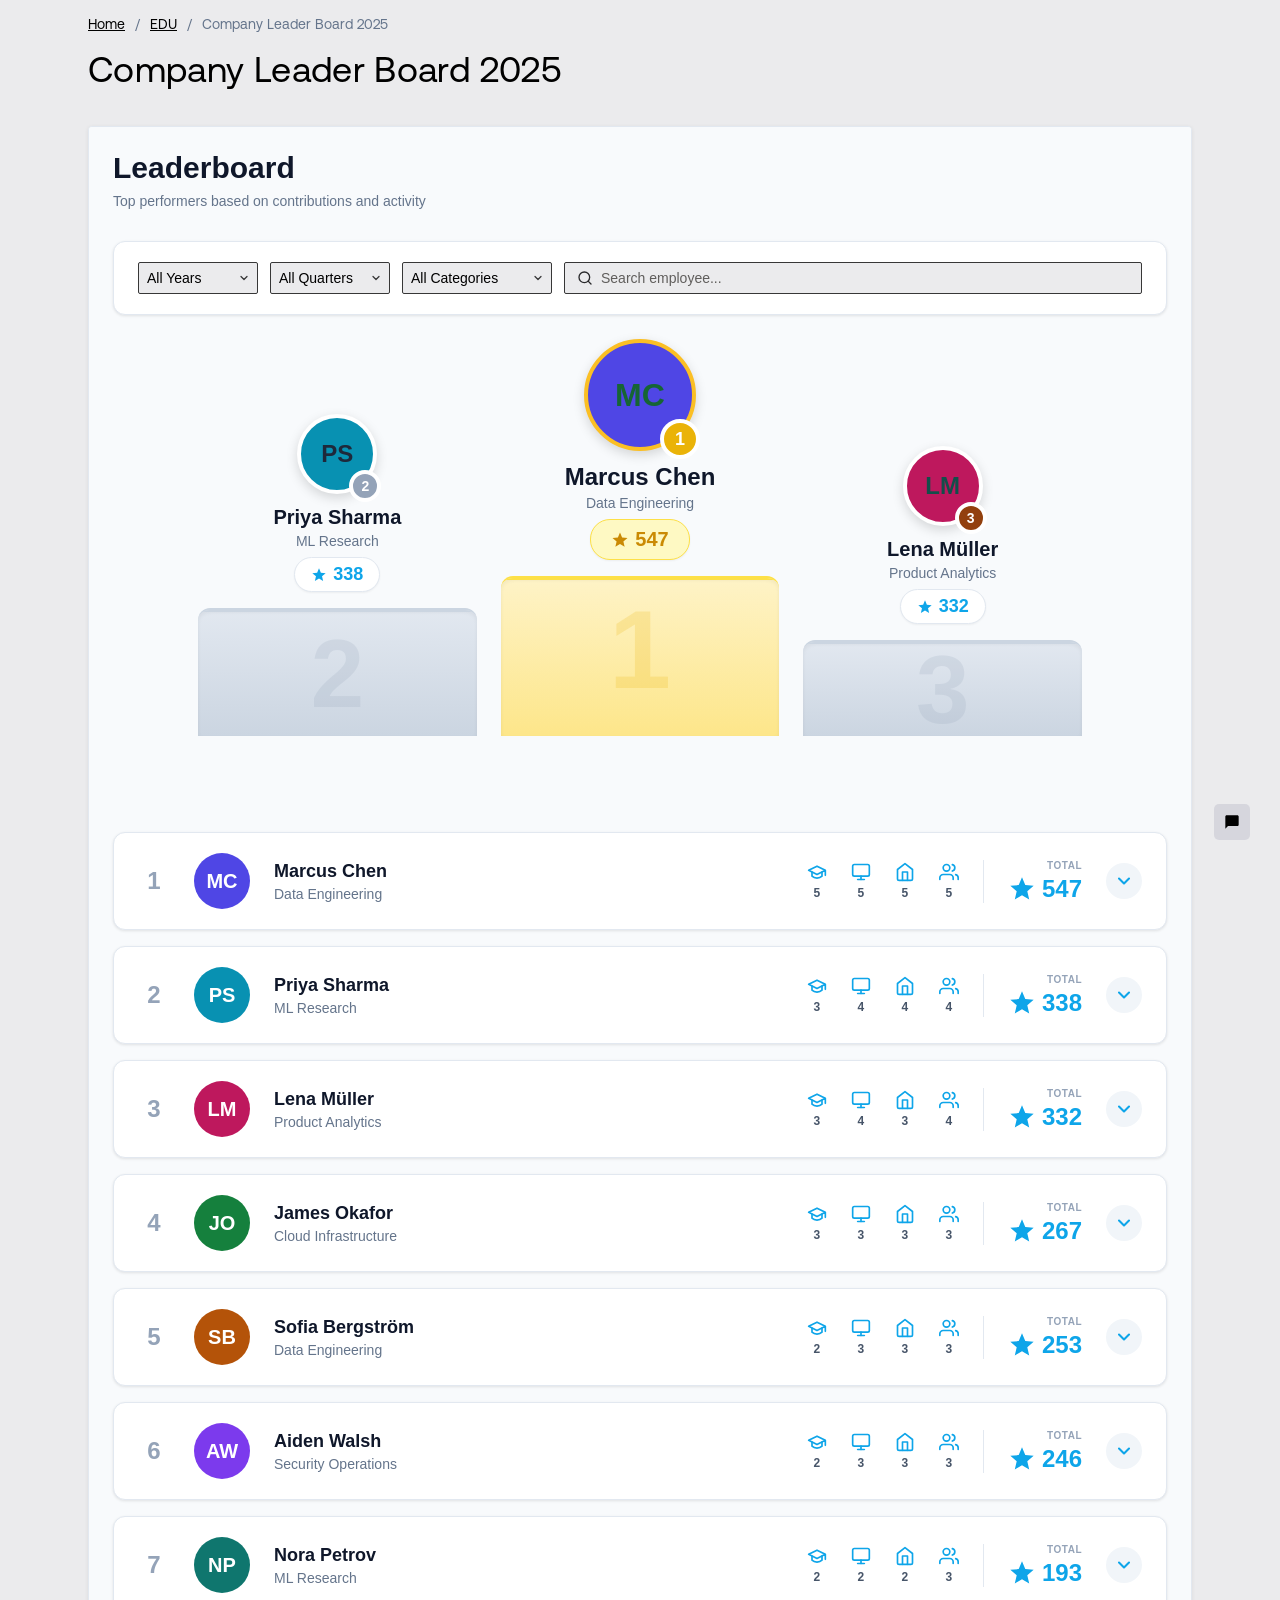
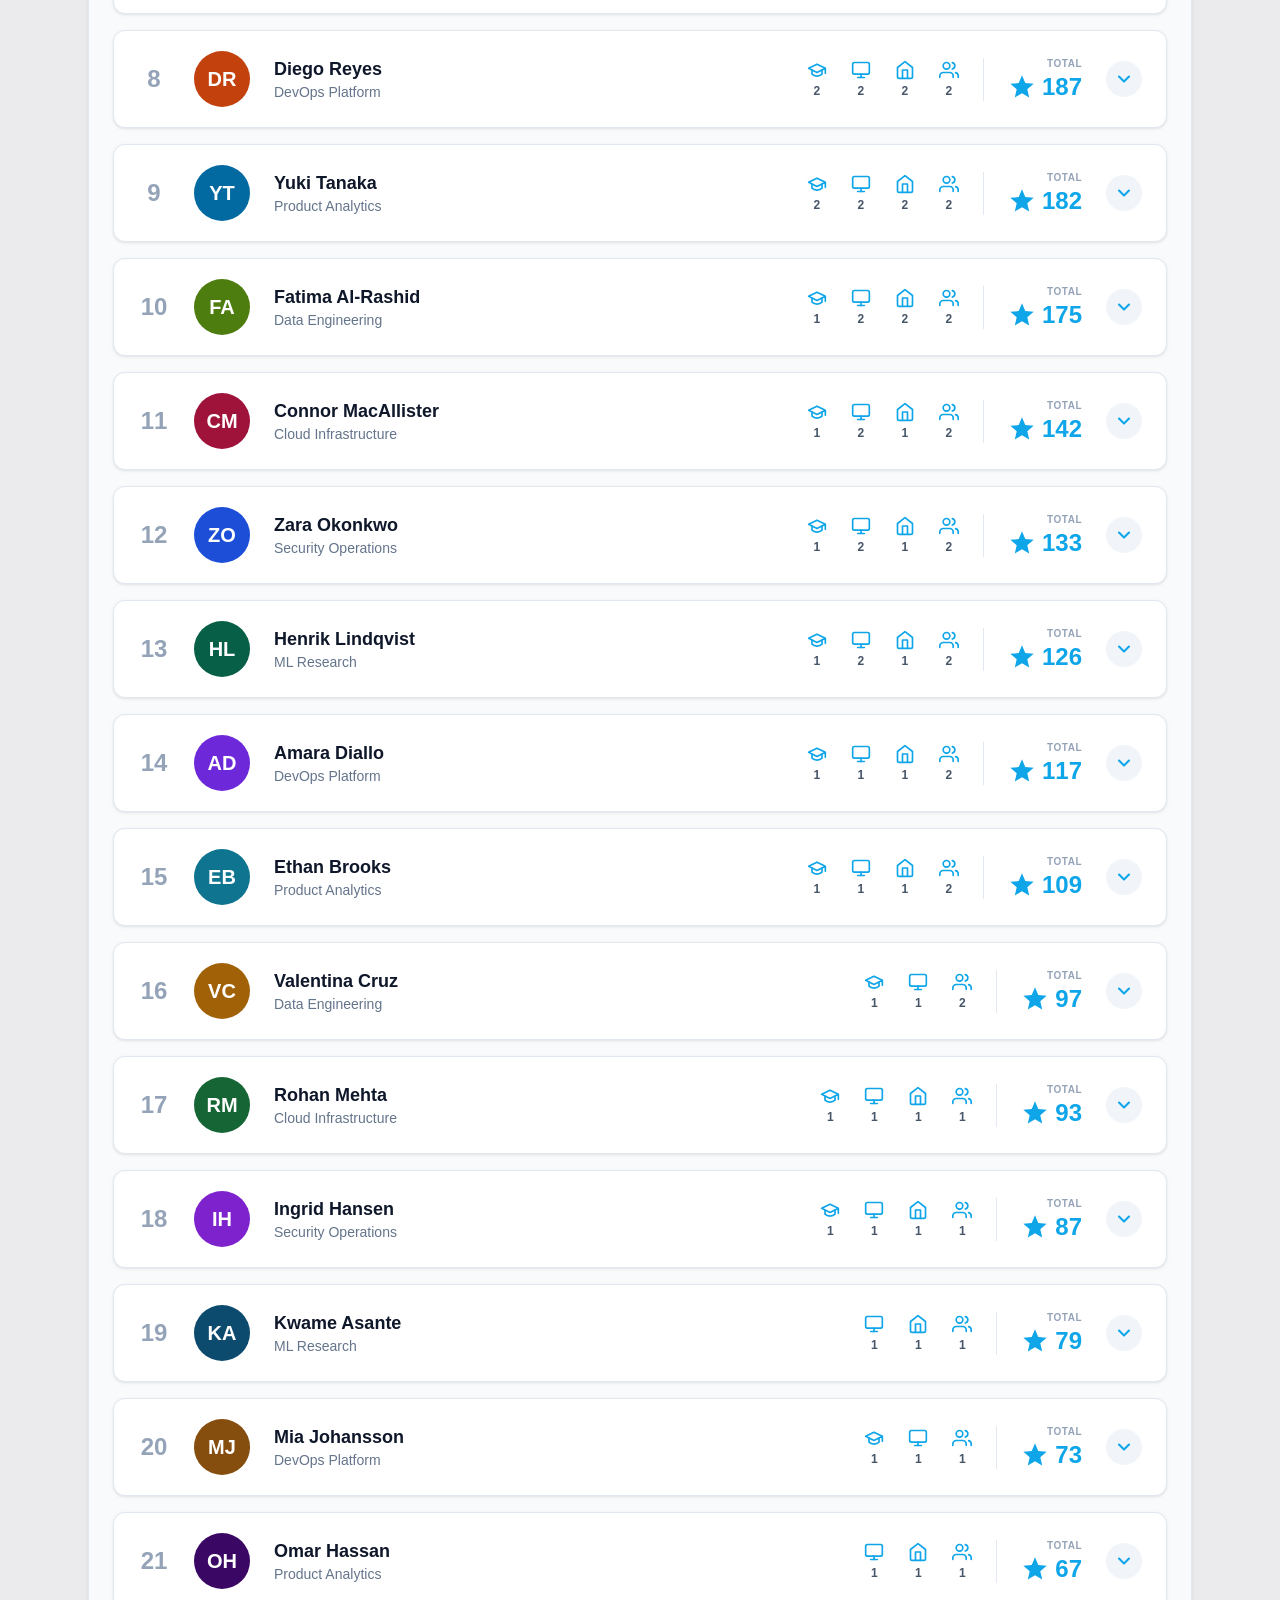
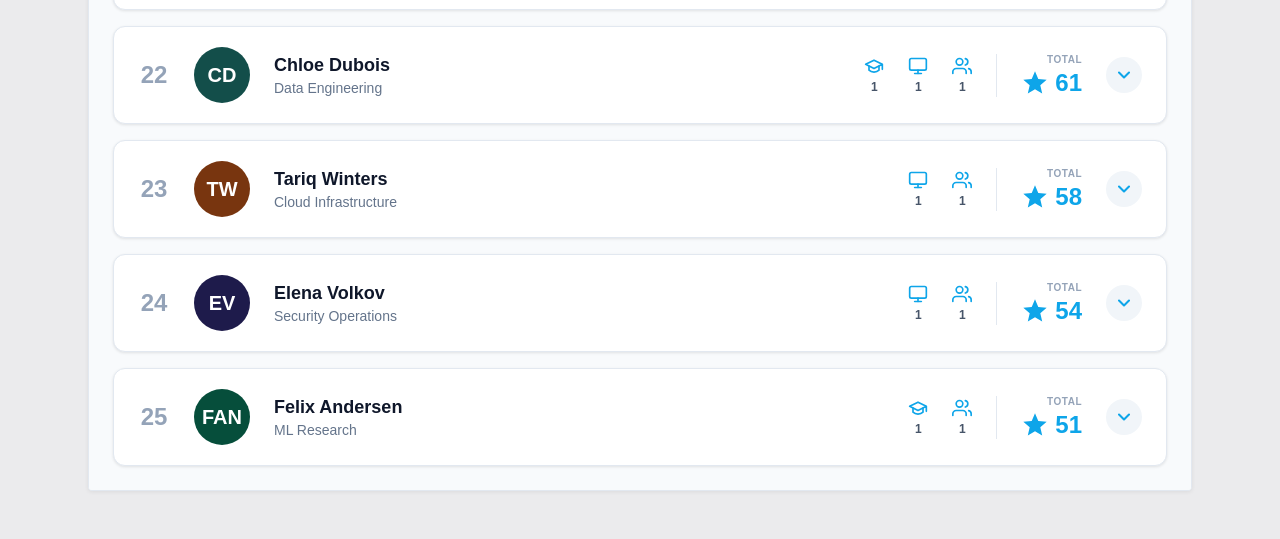
==== commit c4d035b4: "Narrow page wrapper and increase title-to-card gap to match original" ====
--- a/task-1/index.html
+++ b/task-1/index.html
@@ -611,8 +611,8 @@
        ===================================================== */
     .page-wrapper {
       margin: 0 auto;
-      max-width: 1400px;
-      padding: 16px 24px 24px;
+      max-width: 1200px;
+      padding: 16px 48px 24px;
     }
 
     .breadcrumb,
@@ -720,7 +720,7 @@
       border: 1px solid rgb(226, 232, 240);
       box-shadow: rgba(0, 0, 0, 0.07) 0px 1px 4px 0px;
       overflow: hidden;
-      margin-top: 16px;
+      margin-top: 32px;
       margin-bottom: 24px;
       padding: 0;
     }
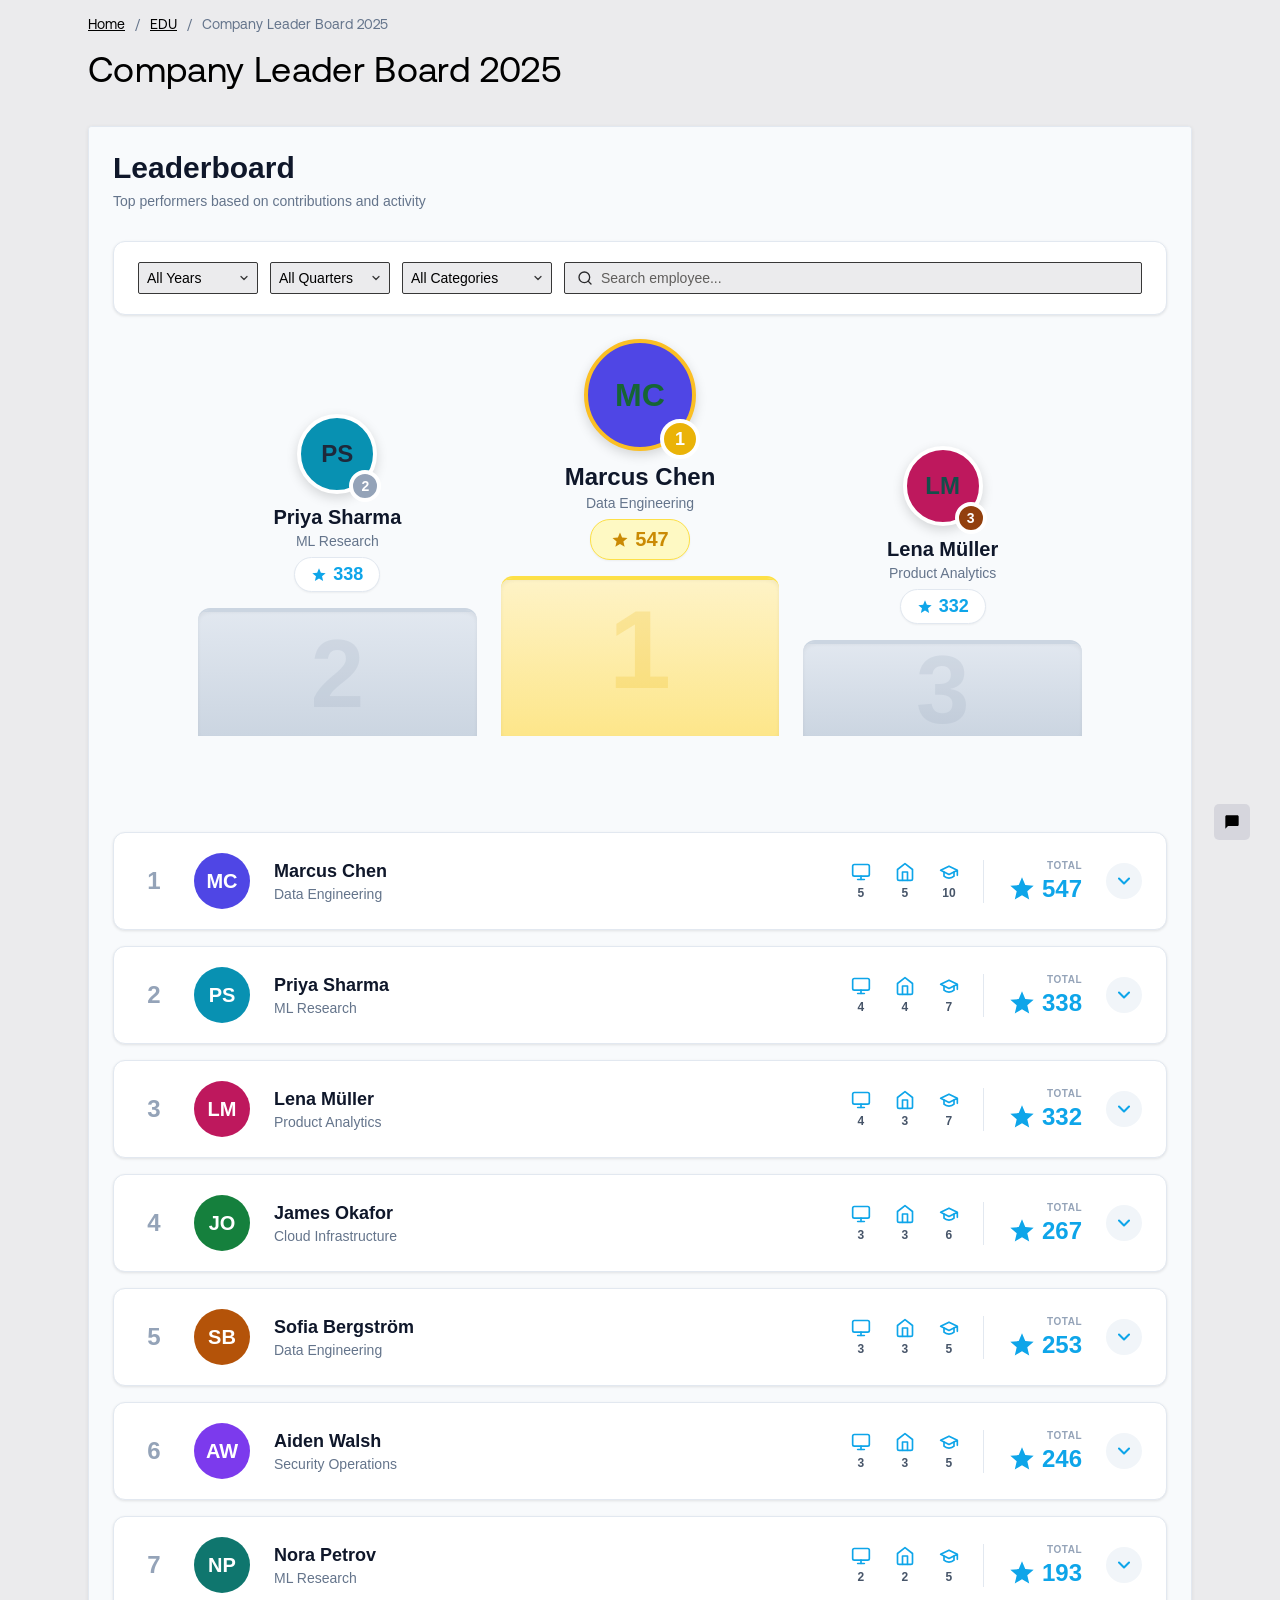
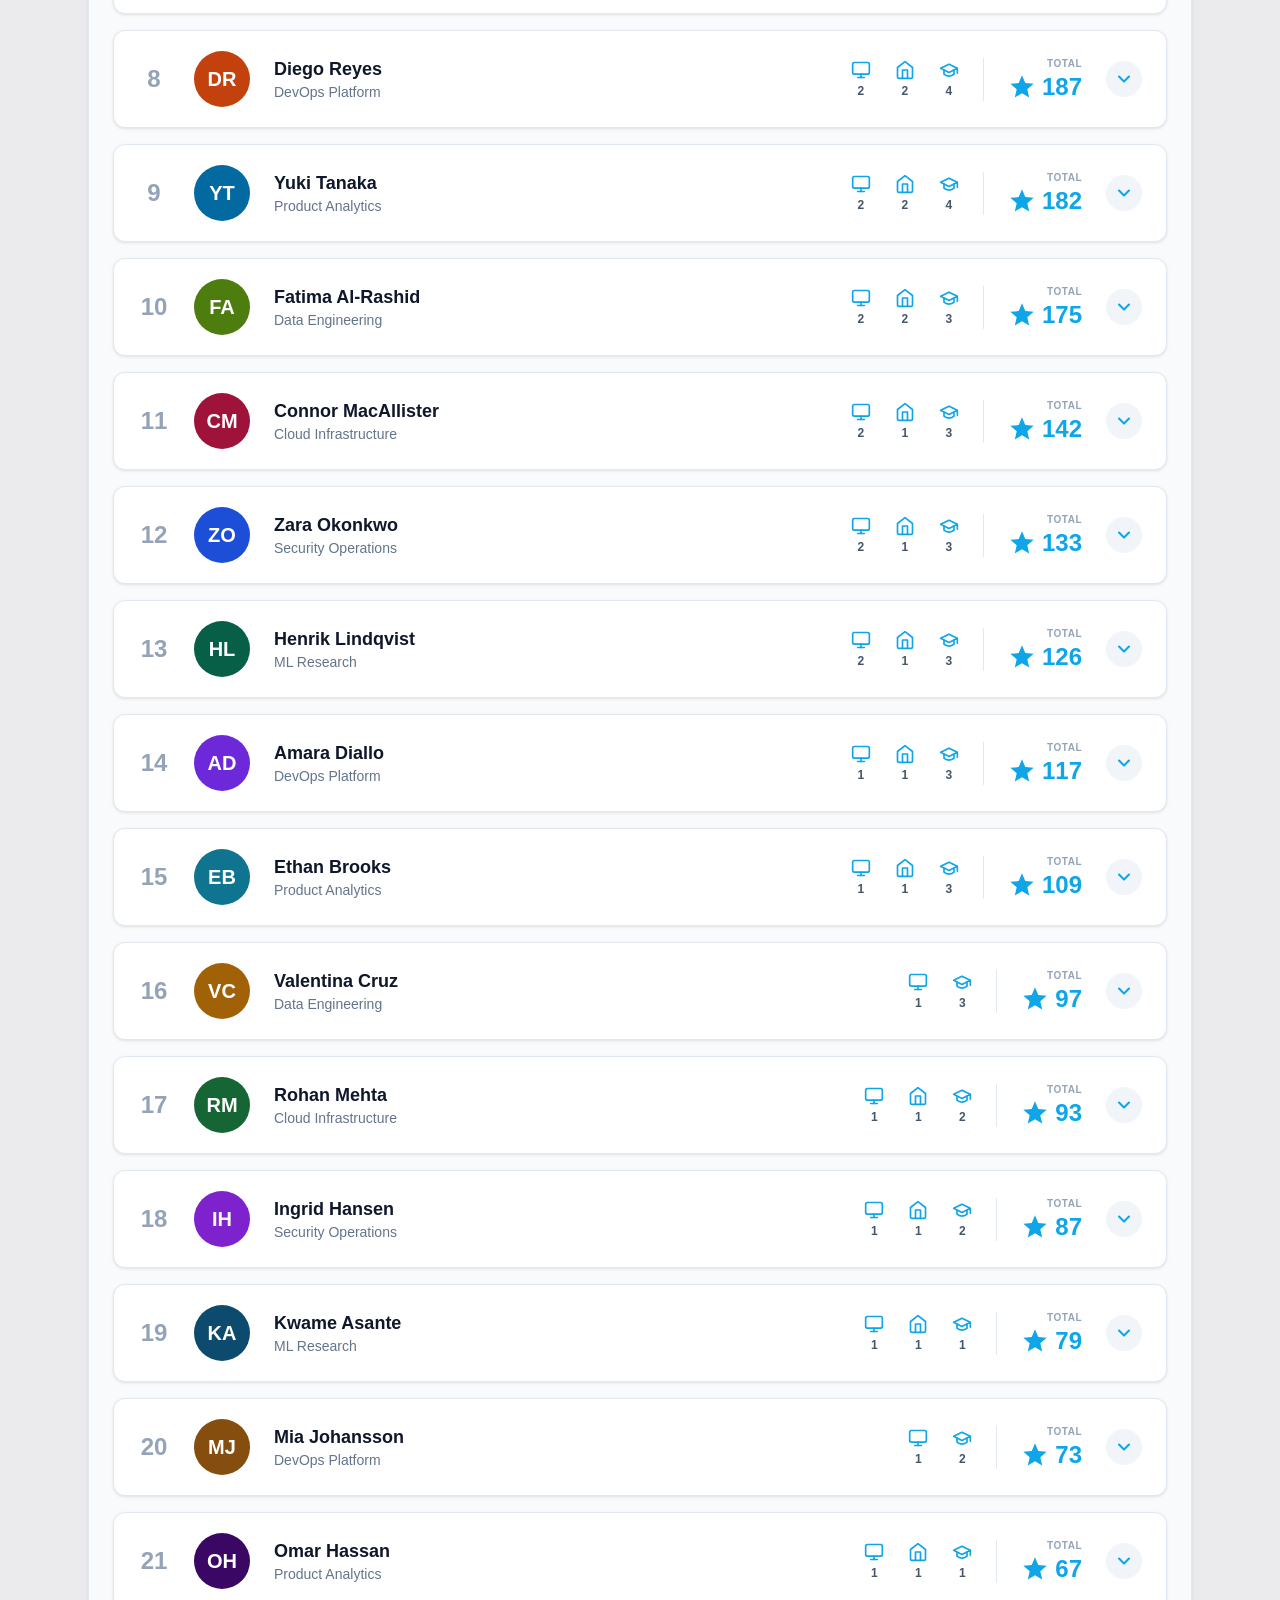
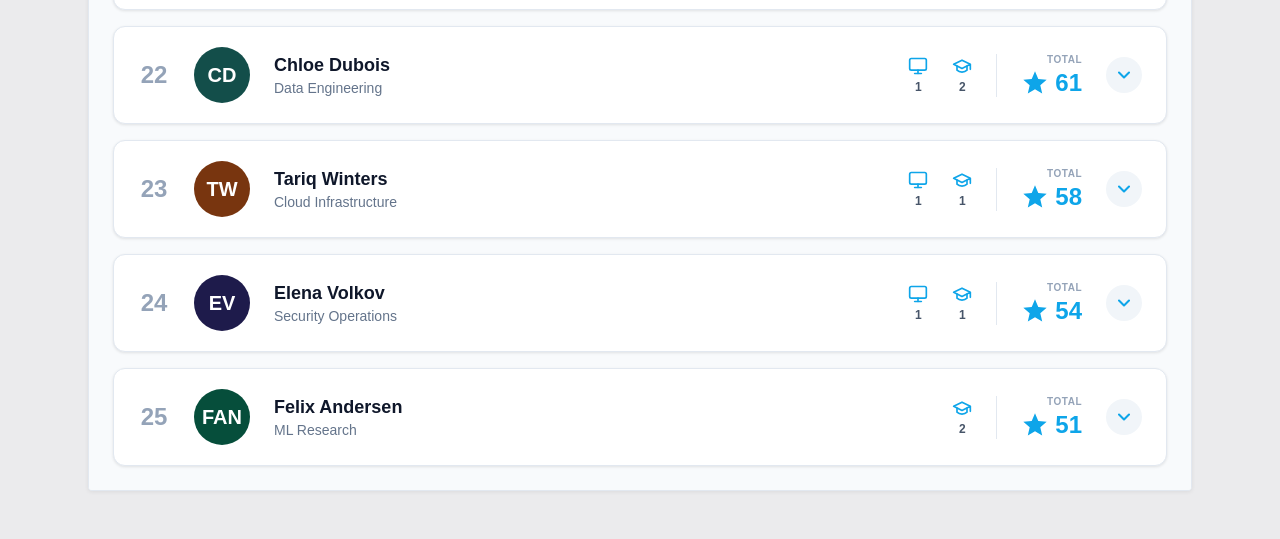
==== commit a34699a0: "Remove Mentoring category: merge all Mentoring activities into Education Made-with: Cursor" ====
--- a/task-1/index.html
+++ b/task-1/index.html
@@ -366,6 +366,43 @@
        FLUENT UI — extracted verbatim from live page
        ===================================================== */
     .actionsWrapper-122.actionsWrapper-122.actionsWrapper-122.actionsWrapper-122.actionsWrapper-122 .ms-TooltipHost { display: inline-flex; }
+
+    /* Category icon tooltip — rendered to body to escape overflow:hidden rows */
+    #global-tooltip {
+      display: none;
+      position: fixed;
+      background: rgb(255, 255, 255);
+      border: 1px solid rgb(200, 198, 196);
+      border-radius: 2px;
+      box-shadow: rgba(0, 0, 0, 0.133) 0px 3.2px 7.2px, rgba(0, 0, 0, 0.11) 0px 0.6px 1.8px;
+      padding: 8px 12px;
+      white-space: nowrap;
+      font-size: 14px;
+      font-weight: 400;
+      color: rgb(50, 49, 48);
+      z-index: 9999;
+      pointer-events: none;
+      transform: translateX(-50%);
+    }
+    #global-tooltip::before {
+      content: '';
+      position: absolute;
+      top: 100%;
+      left: 50%;
+      transform: translateX(-50%);
+      border: 7px solid transparent;
+      border-top-color: rgb(200, 198, 196);
+    }
+    #global-tooltip::after {
+      content: '';
+      position: absolute;
+      top: 100%;
+      left: 50%;
+      transform: translateX(-50%);
+      margin-top: -1px;
+      border: 6px solid transparent;
+      border-top-color: rgb(255, 255, 255);
+    }
     .dropdown-256:hover .ms-Dropdown-title { color: rgb(21, 21, 21); border-color: rgb(0, 0, 0); }
     @media screen and (-ms-high-contrast: active), screen and (forced-colors: active) {
       .dropdown-256:hover .ms-Dropdown-title { border-color: highlight; }
@@ -728,6 +765,8 @@
 </head>
 <body>
 
+  <div id="global-tooltip" role="tooltip"></div>
+
   <!-- PAGE WRAPPER -->
   <div class="page-wrapper">
     <nav class="breadcrumb" aria-label="Breadcrumb">
@@ -832,288 +871,288 @@
        ========================================================== */
     const LEADERBOARD_DATA = [
       {
-        id: 1, rank: 1, name: "Marcus Chen", avatarInitials: "MC", avatarColor: "#4f46e5",
+        id: 1, rank: 1, name: "Marcus Chen", avatarInitials: "MC", avatarColor: "#4f46e5", avatarUrl: "https://i.pravatar.cc/150?img=1",
         score: 547, categories: { lab: 21, reg: 30, uni: 20, edu: 41 },
         department: "Data Engineering", year: 2025, quarter: "Q2",
         activities: [
           { name: "[EDU] AI Integration Workshop 2025",          category: "Education",              date: "15-Jan-2025", points: 96 },
           { name: "[REG] Tech Leadership Summit Keynote",        category: "Public Speaking",         date: "03-Mar-2025", points: 96 },
           { name: "[UNI] Partnership Program — Polytechnic",     category: "University Partnership",  date: "22-Feb-2025", points: 64 },
-          { name: "[LAB] Mentoring of R. Foster",                category: "Mentoring",               date: "10-Apr-2025", points: 64 },
+          { name: "[LAB] Mentoring of R. Foster",                category: "Education",               date: "10-Apr-2025", points: 64 },
           { name: "[EDU] Machine Learning Fundamentals Course",  category: "Education",              date: "28-Nov-2024", points: 64 },
           { name: "[REG] Cloud Architecture Panel Discussion",   category: "Public Speaking",         date: "05-Oct-2024", points: 64 },
           { name: "[UNI] Annual Research Collaboration Summit",  category: "University Partnership",  date: "18-Sep-2024", points: 64 },
-          { name: "[LAB] Mentoring of K. Nguyen",                category: "Mentoring",               date: "07-Aug-2024", points: 32 },
+          { name: "[LAB] Mentoring of K. Nguyen",                category: "Education",               date: "07-Aug-2024", points: 32 },
           { name: "[EDU] Data Pipeline Design Workshop",         category: "Education",              date: "14-Jul-2024", points: 32 },
           { name: "[REG] DevOps Innovation Conference Talk",     category: "Public Speaking",         date: "20-Jun-2024", points: 32 },
           { name: "[UNI] Lecture Series — Applied Data Science", category: "University Partnership",  date: "11-May-2024", points: 64 },
-          { name: "[LAB] Mentoring of T. Osei",                  category: "Mentoring",               date: "02-Apr-2024", points: 32 },
+          { name: "[LAB] Mentoring of T. Osei",                  category: "Education",               date: "02-Apr-2024", points: 32 },
           { name: "[EDU] Python Advanced Patterns Bootcamp",     category: "Education",              date: "25-Mar-2024", points: 32 },
           { name: "[REG] Analytics Leaders Roundtable",          category: "Public Speaking",         date: "14-Feb-2024", points: 32 },
           { name: "[UNI] Intern Recruitment Collaboration",      category: "University Partnership",  date: "30-Jan-2024", points: 32 },
-          { name: "[LAB] Mentoring of V. Kaur",                  category: "Mentoring",               date: "19-Dec-2023", points: 64 },
+          { name: "[LAB] Mentoring of V. Kaur",                  category: "Education",               date: "19-Dec-2023", points: 64 },
           { name: "[EDU] NLP for Enterprise Applications",       category: "Education",              date: "08-Nov-2023", points: 32 },
           { name: "[REG] Winter Data Symposium Presentation",    category: "Public Speaking",         date: "27-Oct-2023", points: 32 },
           { name: "[UNI] Thesis Co-Supervision Program",         category: "University Partnership",  date: "15-Sep-2023", points: 32 },
-          { name: "[LAB] Mentoring of B. Thornton",              category: "Mentoring",               date: "04-Aug-2023", points: 32 }
-        ]
-      },
-      {
-        id: 2, rank: 2, name: "Priya Sharma", avatarInitials: "PS", avatarColor: "#0891b2",
+          { name: "[LAB] Mentoring of B. Thornton",              category: "Education",               date: "04-Aug-2023", points: 32 }
+        ]
+      },
+      {
+        id: 2, rank: 2, name: "Priya Sharma", avatarInitials: "PS", avatarColor: "#0891b2", avatarUrl: "https://i.pravatar.cc/150?img=2",
         score: 338, categories: { lab: 8, reg: 28, uni: 12, edu: 14 },
         department: "ML Research", year: 2025, quarter: "Q1",
         activities: [
           { name: "[EDU] Bayesian Methods in Practice",          category: "Education",              date: "20-Jan-2025", points: 64 },
           { name: "[REG] ML Research Showcase Keynote",          category: "Public Speaking",         date: "08-Mar-2025", points: 64 },
           { name: "[UNI] Joint Research Initiative Launch",      category: "University Partnership",  date: "17-Feb-2025", points: 64 },
-          { name: "[LAB] Mentoring of C. Barbosa",               category: "Mentoring",               date: "03-Dec-2024", points: 32 },
+          { name: "[LAB] Mentoring of C. Barbosa",               category: "Education",               date: "03-Dec-2024", points: 32 },
           { name: "[EDU] Statistical Modelling Masterclass",     category: "Education",              date: "22-Oct-2024", points: 64 },
           { name: "[REG] Responsible AI Panel Discussion",       category: "Public Speaking",         date: "11-Sep-2024", points: 32 },
           { name: "[UNI] University Hackathon Co-Mentoring",     category: "University Partnership",  date: "29-Aug-2024", points: 32 },
-          { name: "[LAB] Mentoring of H. Kowalski",              category: "Mentoring",               date: "15-Jul-2024", points: 32 },
+          { name: "[LAB] Mentoring of H. Kowalski",              category: "Education",               date: "15-Jul-2024", points: 32 },
           { name: "[EDU] Deep Learning for Time Series",         category: "Education",              date: "01-Jun-2024", points: 32 },
           { name: "[REG] Women in Tech Conference Talk",         category: "Public Speaking",         date: "19-Apr-2024", points: 32 },
           { name: "[UNI] Curriculum Advisory Board Session",     category: "University Partnership",  date: "07-Mar-2024", points: 64 },
-          { name: "[LAB] Mentoring of E. Tremblay",              category: "Mentoring",               date: "24-Jan-2024", points: 32 },
+          { name: "[LAB] Mentoring of E. Tremblay",              category: "Education",               date: "24-Jan-2024", points: 32 },
           { name: "[EDU] Reinforcement Learning Workshop",       category: "Education",              date: "12-Dec-2023", points: 32 },
           { name: "[REG] AI Quarterly Review Presentation",      category: "Public Speaking",         date: "30-Oct-2023", points: 32 },
           { name: "[UNI] Student Project Evaluation Panel",      category: "University Partnership",  date: "18-Sep-2023", points: 32 }
         ]
       },
       {
-        id: 3, rank: 3, name: "Lena Müller", avatarInitials: "LM", avatarColor: "#be185d",
+        id: 3, rank: 3, name: "Lena Müller", avatarInitials: "LM", avatarColor: "#be185d", avatarUrl: "https://i.pravatar.cc/150?img=3",
         score: 332, categories: { lab: 10, reg: 20, uni: 14, edu: 20 },
         department: "Product Analytics", year: 2024, quarter: "Q4",
         activities: [
           { name: "[EDU] Product Analytics Certification",       category: "Education",              date: "25-Jan-2025", points: 64 },
           { name: "[REG] Data Storytelling Workshop Lead",       category: "Public Speaking",         date: "12-Mar-2025", points: 64 },
           { name: "[UNI] Analytics Internship Coordination",     category: "University Partnership",  date: "04-Feb-2025", points: 64 },
-          { name: "[LAB] Mentoring of A. Novak",                 category: "Mentoring",               date: "18-Nov-2024", points: 32 },
+          { name: "[LAB] Mentoring of A. Novak",                 category: "Education",               date: "18-Nov-2024", points: 32 },
           { name: "[EDU] A/B Testing Best Practices Seminar",    category: "Education",              date: "05-Oct-2024", points: 64 },
           { name: "[REG] Product Metrics Summit Talk",           category: "Public Speaking",         date: "23-Sep-2024", points: 32 },
           { name: "[UNI] Data Science Capstone Supervision",     category: "University Partnership",  date: "10-Aug-2024", points: 32 },
-          { name: "[LAB] Mentoring of F. Brandt",                category: "Mentoring",               date: "28-Jun-2024", points: 32 },
+          { name: "[LAB] Mentoring of F. Brandt",                category: "Education",               date: "28-Jun-2024", points: 32 },
           { name: "[EDU] Cohort Analysis Advanced Methods",      category: "Education",              date: "16-May-2024", points: 32 },
           { name: "[REG] Growth Analytics Panel Moderator",      category: "Public Speaking",         date: "03-Apr-2024", points: 32 },
           { name: "[UNI] Research Methods Guest Lecture",        category: "University Partnership",  date: "20-Feb-2024", points: 32 },
-          { name: "[LAB] Mentoring of S. Patel",                 category: "Mentoring",               date: "09-Jan-2024", points: 32 },
+          { name: "[LAB] Mentoring of S. Patel",                 category: "Education",               date: "09-Jan-2024", points: 32 },
           { name: "[EDU] Visualisation with D3.js Workshop",     category: "Education",              date: "27-Nov-2023", points: 32 },
           { name: "[REG] Quarterly Analytics Briefing",          category: "Public Speaking",         date: "15-Oct-2023", points: 32 }
         ]
       },
       {
-        id: 4, rank: 4, name: "James Okafor", avatarInitials: "JO", avatarColor: "#15803d",
+        id: 4, rank: 4, name: "James Okafor", avatarInitials: "JO", avatarColor: "#15803d", avatarUrl: "https://i.pravatar.cc/150?img=4",
         score: 267, categories: { lab: 9, reg: 18, uni: 12, edu: 9 },
         department: "Cloud Infrastructure", year: 2025, quarter: "Q2",
         activities: [
           { name: "[EDU] Cloud Cost Optimisation Training",      category: "Education",              date: "14-Feb-2025", points: 64 },
           { name: "[REG] Infrastructure Summit Panel",           category: "Public Speaking",         date: "02-Jan-2025", points: 32 },
           { name: "[UNI] Cloud Computing Guest Lecture",         category: "University Partnership",  date: "20-Dec-2024", points: 32 },
-          { name: "[LAB] Mentoring of L. Fischer",               category: "Mentoring",               date: "08-Nov-2024", points: 32 },
+          { name: "[LAB] Mentoring of L. Fischer",               category: "Education",               date: "08-Nov-2024", points: 32 },
           { name: "[EDU] Kubernetes for Scale Workshop",         category: "Education",              date: "27-Sep-2024", points: 32 },
           { name: "[REG] DevOps Days Conference Talk",           category: "Public Speaking",         date: "15-Aug-2024", points: 32 },
           { name: "[UNI] Engineering Career Day Participant",    category: "University Partnership",  date: "04-Jul-2024", points: 32 },
-          { name: "[LAB] Mentoring of P. Ivanova",               category: "Mentoring",               date: "22-May-2024", points: 16 },
+          { name: "[LAB] Mentoring of P. Ivanova",               category: "Education",               date: "22-May-2024", points: 16 },
           { name: "[EDU] Terraform Advanced Patterns",           category: "Education",              date: "10-Apr-2024", points: 32 },
           { name: "[REG] Cloud Transformation Webinar",          category: "Public Speaking",         date: "28-Feb-2024", points: 16 },
           { name: "[UNI] Final Year Project Advisory",           category: "University Partnership",  date: "16-Jan-2024", points: 32 },
-          { name: "[LAB] Mentoring of G. Santos",                category: "Mentoring",               date: "04-Dec-2023", points: 16 }
-        ]
-      },
-      {
-        id: 5, rank: 5, name: "Sofia Bergström", avatarInitials: "SB", avatarColor: "#b45309",
+          { name: "[LAB] Mentoring of G. Santos",                category: "Education",               date: "04-Dec-2023", points: 16 }
+        ]
+      },
+      {
+        id: 5, rank: 5, name: "Sofia Bergström", avatarInitials: "SB", avatarColor: "#b45309", avatarUrl: "https://i.pravatar.cc/150?img=5",
         score: 253, categories: { lab: 13, reg: 14, uni: 9, edu: 15 },
         department: "Data Engineering", year: 2024, quarter: "Q3",
         activities: [
           { name: "[EDU] Feature Engineering Techniques",        category: "Education",              date: "30-Jan-2025", points: 64 },
           { name: "[REG] Analytics Tools Showcase",              category: "Public Speaking",         date: "18-Mar-2025", points: 32 },
           { name: "[UNI] Data Engineering Curriculum Input",     category: "University Partnership",  date: "06-Feb-2025", points: 32 },
-          { name: "[LAB] Mentoring of D. Chakraborty",           category: "Mentoring",               date: "25-Oct-2024", points: 16 },
+          { name: "[LAB] Mentoring of D. Chakraborty",           category: "Education",               date: "25-Oct-2024", points: 16 },
           { name: "[EDU] Spark Performance Tuning Course",       category: "Education",              date: "13-Sep-2024", points: 32 },
           { name: "[REG] Pipeline Architecture Webinar",         category: "Public Speaking",         date: "01-Aug-2024", points: 32 },
           { name: "[UNI] Academic Exchange Program Panel",       category: "University Partnership",  date: "20-Jun-2024", points: 32 },
-          { name: "[LAB] Mentoring of O. Lindgren",              category: "Mentoring",               date: "08-May-2024", points: 16 },
+          { name: "[LAB] Mentoring of O. Lindgren",              category: "Education",               date: "08-May-2024", points: 16 },
           { name: "[EDU] Stream Processing Workshop",            category: "Education",              date: "26-Mar-2024", points: 32 },
           { name: "[REG] Data Mesh Overview Presentation",       category: "Public Speaking",         date: "14-Feb-2024", points: 16 },
           { name: "[UNI] Student Mentoring Evening",             category: "University Partnership",  date: "02-Jan-2024", points: 32 }
         ]
       },
       {
-        id: 6, rank: 6, name: "Aiden Walsh", avatarInitials: "AW", avatarColor: "#7c3aed",
+        id: 6, rank: 6, name: "Aiden Walsh", avatarInitials: "AW", avatarColor: "#7c3aed", avatarUrl: "https://i.pravatar.cc/150?img=6",
         score: 246, categories: { lab: 9, reg: 16, uni: 9, edu: 14 },
         department: "Security Operations", year: 2025, quarter: "Q1",
         activities: [
           { name: "[EDU] Threat Modelling Fundamentals",         category: "Education",              date: "22-Feb-2025", points: 64 },
           { name: "[REG] Cybersecurity Leaders Forum",           category: "Public Speaking",         date: "10-Jan-2025", points: 32 },
           { name: "[UNI] Security Engineering Guest Lecture",    category: "University Partnership",  date: "29-Nov-2024", points: 32 },
-          { name: "[LAB] Mentoring of N. Ruiz",                  category: "Mentoring",               date: "17-Oct-2024", points: 16 },
+          { name: "[LAB] Mentoring of N. Ruiz",                  category: "Education",               date: "17-Oct-2024", points: 16 },
           { name: "[EDU] Zero Trust Architecture Course",        category: "Education",              date: "05-Sep-2024", points: 32 },
           { name: "[REG] SOC Operations Panel Discussion",       category: "Public Speaking",         date: "24-Jul-2024", points: 32 },
           { name: "[UNI] Ethical Hacking Workshop Co-Lead",      category: "University Partnership",  date: "12-Jun-2024", points: 32 },
-          { name: "[LAB] Mentoring of M. Vestergaard",           category: "Mentoring",               date: "30-Apr-2024", points: 16 },
+          { name: "[LAB] Mentoring of M. Vestergaard",           category: "Education",               date: "30-Apr-2024", points: 16 },
           { name: "[EDU] SIEM Implementation Seminar",           category: "Education",              date: "18-Mar-2024", points: 32 },
           { name: "[REG] Incident Response Masterclass",         category: "Public Speaking",         date: "06-Feb-2024", points: 16 },
           { name: "[UNI] Cyber Careers Panel for Students",      category: "University Partnership",  date: "25-Nov-2023", points: 32 }
         ]
       },
       {
-        id: 7, rank: 7, name: "Nora Petrov", avatarInitials: "NP", avatarColor: "#0f766e",
+        id: 7, rank: 7, name: "Nora Petrov", avatarInitials: "NP", avatarColor: "#0f766e", avatarUrl: "https://i.pravatar.cc/150?img=7",
         score: 193, categories: { lab: 11, reg: 11, uni: 7, edu: 9 },
         department: "ML Research", year: 2023, quarter: "Q4",
         activities: [
           { name: "[EDU] Generative Models in Practice",         category: "Education",              date: "15-Mar-2025", points: 32 },
           { name: "[REG] ML Research Roundtable Speaker",        category: "Public Speaking",         date: "01-Feb-2025", points: 32 },
           { name: "[UNI] Joint PhD Programme Advisory",          category: "University Partnership",  date: "20-Dec-2024", points: 32 },
-          { name: "[LAB] Mentoring of A. Hassan",                category: "Mentoring",               date: "09-Nov-2024", points: 16 },
+          { name: "[LAB] Mentoring of A. Hassan",                category: "Education",               date: "09-Nov-2024", points: 16 },
           { name: "[EDU] Graph Neural Networks Workshop",        category: "Education",              date: "28-Sep-2024", points: 32 },
           { name: "[REG] AI Safety Symposium Talk",              category: "Public Speaking",         date: "16-Aug-2024", points: 16 },
           { name: "[UNI] Research Paper Co-Authorship Prog",     category: "University Partnership",  date: "05-Jul-2024", points: 32 },
-          { name: "[LAB] Mentoring of C. Wójcik",                category: "Mentoring",               date: "23-May-2024", points: 16 },
+          { name: "[LAB] Mentoring of C. Wójcik",                category: "Education",               date: "23-May-2024", points: 16 },
           { name: "[EDU] Explainability in ML Certification",    category: "Education",              date: "11-Apr-2024", points: 32 }
         ]
       },
       {
-        id: 8, rank: 8, name: "Diego Reyes", avatarInitials: "DR", avatarColor: "#c2410c",
+        id: 8, rank: 8, name: "Diego Reyes", avatarInitials: "DR", avatarColor: "#c2410c", avatarUrl: "https://i.pravatar.cc/150?img=8",
         score: 187, categories: { lab: 7, reg: 13, uni: 6, edu: 11 },
         department: "DevOps Platform", year: 2024, quarter: "Q1",
         activities: [
           { name: "[EDU] Container Orchestration Training",      category: "Education",              date: "08-Feb-2025", points: 32 },
           { name: "[REG] Platform Engineering Summit",           category: "Public Speaking",         date: "27-Dec-2024", points: 32 },
           { name: "[UNI] DevOps Career Day Presentation",        category: "University Partnership",  date: "15-Nov-2024", points: 16 },
-          { name: "[LAB] Mentoring of F. Nakamura",              category: "Mentoring",               date: "03-Oct-2024", points: 16 },
+          { name: "[LAB] Mentoring of F. Nakamura",              category: "Education",               date: "03-Oct-2024", points: 16 },
           { name: "[EDU] GitOps Principles Workshop",            category: "Education",              date: "22-Aug-2024", points: 32 },
           { name: "[REG] SRE Practices Panel Discussion",        category: "Public Speaking",         date: "10-Jul-2024", points: 16 },
           { name: "[UNI] CI/CD Pipeline Guest Lecture",          category: "University Partnership",  date: "29-May-2024", points: 32 },
-          { name: "[LAB] Mentoring of T. Adamson",               category: "Mentoring",               date: "17-Apr-2024", points: 16 }
-        ]
-      },
-      {
-        id: 9, rank: 9, name: "Yuki Tanaka", avatarInitials: "YT", avatarColor: "#0369a1",
+          { name: "[LAB] Mentoring of T. Adamson",               category: "Education",               date: "17-Apr-2024", points: 16 }
+        ]
+      },
+      {
+        id: 9, rank: 9, name: "Yuki Tanaka", avatarInitials: "YT", avatarColor: "#0369a1", avatarUrl: "https://i.pravatar.cc/150?img=9",
         score: 182, categories: { lab: 10, reg: 8, uni: 8, edu: 10 },
         department: "Product Analytics", year: 2025, quarter: "Q3",
         activities: [
           { name: "[EDU] Customer Segmentation Techniques",      category: "Education",              date: "19-Jan-2025", points: 32 },
           { name: "[REG] Product Insights Forum Speaker",        category: "Public Speaking",         date: "07-Mar-2025", points: 32 },
           { name: "[UNI] Analytics for Business Guest Lecture",  category: "University Partnership",  date: "24-Feb-2025", points: 16 },
-          { name: "[LAB] Mentoring of E. Korhonen",              category: "Mentoring",               date: "13-Dec-2024", points: 16 },
+          { name: "[LAB] Mentoring of E. Korhonen",              category: "Education",               date: "13-Dec-2024", points: 16 },
           { name: "[EDU] Funnel Analysis Advanced Course",       category: "Education",              date: "01-Nov-2024", points: 32 },
           { name: "[REG] Data-Driven Product Panel",             category: "Public Speaking",         date: "19-Sep-2024", points: 16 },
           { name: "[UNI] Student Project Consultation",          category: "University Partnership",  date: "07-Aug-2024", points: 32 },
-          { name: "[LAB] Mentoring of R. Melo",                  category: "Mentoring",               date: "26-Jun-2024", points: 16 }
-        ]
-      },
-      {
-        id: 10, rank: 10, name: "Fatima Al-Rashid", avatarInitials: "FA", avatarColor: "#4d7c0f",
+          { name: "[LAB] Mentoring of R. Melo",                  category: "Education",               date: "26-Jun-2024", points: 16 }
+        ]
+      },
+      {
+        id: 10, rank: 10, name: "Fatima Al-Rashid", avatarInitials: "FA", avatarColor: "#4d7c0f", avatarUrl: "https://i.pravatar.cc/150?img=10",
         score: 175, categories: { lab: 7, reg: 10, uni: 6, edu: 13 },
         department: "Data Engineering", year: 2024, quarter: "Q2",
         activities: [
           { name: "[EDU] Data Quality Frameworks Course",        category: "Education",              date: "12-Mar-2025", points: 32 },
           { name: "[REG] Analytics Best Practices Webinar",      category: "Public Speaking",         date: "28-Jan-2025", points: 32 },
           { name: "[UNI] Data Literacy Programme Input",         category: "University Partnership",  date: "16-Dec-2024", points: 16 },
-          { name: "[LAB] Mentoring of B. Olawale",               category: "Mentoring",               date: "04-Nov-2024", points: 16 },
+          { name: "[LAB] Mentoring of B. Olawale",               category: "Education",               date: "04-Nov-2024", points: 16 },
           { name: "[EDU] SQL Performance Optimisation",          category: "Education",              date: "23-Sep-2024", points: 32 },
           { name: "[REG] Engineering Metrics Talk",              category: "Public Speaking",         date: "11-Aug-2024", points: 16 },
           { name: "[UNI] Research Methods Workshop Assist",      category: "University Partnership",  date: "30-Jun-2024", points: 32 }
         ]
       },
       {
-        id: 11, rank: 11, name: "Connor MacAllister", avatarInitials: "CM", avatarColor: "#9f1239",
+        id: 11, rank: 11, name: "Connor MacAllister", avatarInitials: "CM", avatarColor: "#9f1239", avatarUrl: "https://i.pravatar.cc/150?img=11",
         score: 142, categories: { lab: 4, reg: 8, uni: 6, edu: 10 },
         department: "Cloud Infrastructure", year: 2023, quarter: "Q2",
         activities: [
           { name: "[EDU] Multi-Cloud Strategy Training",         category: "Education",              date: "05-Feb-2025", points: 32 },
           { name: "[REG] Cloud Trends Panel 2025",               category: "Public Speaking",         date: "24-Nov-2024", points: 16 },
           { name: "[UNI] Infrastructure Engineering Lecture",    category: "University Partnership",  date: "12-Oct-2024", points: 32 },
-          { name: "[LAB] Mentoring of Y. Oduya",                 category: "Mentoring",               date: "31-Aug-2024", points: 16 },
+          { name: "[LAB] Mentoring of Y. Oduya",                 category: "Education",               date: "31-Aug-2024", points: 16 },
           { name: "[EDU] Networking Fundamentals Seminar",       category: "Education",              date: "18-Jul-2024", points: 16 },
           { name: "[REG] FinOps Fundamentals Webinar",           category: "Public Speaking",         date: "06-Jun-2024", points: 32 }
         ]
       },
       {
-        id: 12, rank: 12, name: "Zara Okonkwo", avatarInitials: "ZO", avatarColor: "#1d4ed8",
+        id: 12, rank: 12, name: "Zara Okonkwo", avatarInitials: "ZO", avatarColor: "#1d4ed8", avatarUrl: "https://i.pravatar.cc/150?img=12",
         score: 133, categories: { lab: 7, reg: 9, uni: 3, edu: 9 },
         department: "Security Operations", year: 2025, quarter: "Q4",
         activities: [
           { name: "[EDU] Penetration Testing Bootcamp",          category: "Education",              date: "18-Jan-2025", points: 32 },
           { name: "[REG] Security Awareness Campaign Lead",      category: "Public Speaking",         date: "06-Mar-2025", points: 16 },
           { name: "[UNI] Cybersecurity Student Workshop",        category: "University Partnership",  date: "24-Feb-2025", points: 32 },
-          { name: "[LAB] Mentoring of P. Eriksen",               category: "Mentoring",               date: "13-Dec-2024", points: 16 },
+          { name: "[LAB] Mentoring of P. Eriksen",               category: "Education",               date: "13-Dec-2024", points: 16 },
           { name: "[EDU] Cloud Security Certification Prep",     category: "Education",              date: "01-Nov-2024", points: 32 },
           { name: "[REG] Digital Identity Panel Discussion",     category: "Public Speaking",         date: "19-Sep-2024", points: 16 }
         ]
       },
       {
-        id: 13, rank: 13, name: "Henrik Lindqvist", avatarInitials: "HL", avatarColor: "#065f46",
+        id: 13, rank: 13, name: "Henrik Lindqvist", avatarInitials: "HL", avatarColor: "#065f46", avatarUrl: "https://i.pravatar.cc/150?img=13",
         score: 126, categories: { lab: 4, reg: 9, uni: 4, edu: 8 },
         department: "ML Research", year: 2024, quarter: "Q3",
         activities: [
           { name: "[EDU] Time Series Analysis Workshop",         category: "Education",              date: "09-Feb-2025", points: 32 },
           { name: "[REG] Research Methods Symposium",            category: "Public Speaking",         date: "28-Dec-2024", points: 16 },
           { name: "[UNI] Machine Learning Study Group",          category: "University Partnership",  date: "16-Nov-2024", points: 16 },
-          { name: "[LAB] Mentoring of A. Rossi",                 category: "Mentoring",               date: "04-Oct-2024", points: 16 },
+          { name: "[LAB] Mentoring of A. Rossi",                 category: "Education",               date: "04-Oct-2024", points: 16 },
           { name: "[EDU] Causal Inference Training",             category: "Education",              date: "22-Aug-2024", points: 32 },
           { name: "[REG] Data Science Webinar Series",           category: "Public Speaking",         date: "10-Jul-2024", points: 16 }
         ]
       },
       {
-        id: 14, rank: 14, name: "Amara Diallo", avatarInitials: "AD", avatarColor: "#6d28d9",
+        id: 14, rank: 14, name: "Amara Diallo", avatarInitials: "AD", avatarColor: "#6d28d9", avatarUrl: "https://i.pravatar.cc/150?img=14",
         score: 117, categories: { lab: 3, reg: 7, uni: 6, edu: 5 },
         department: "DevOps Platform", year: 2023, quarter: "Q1",
         activities: [
           { name: "[EDU] Infrastructure as Code Training",       category: "Education",              date: "23-Jan-2025", points: 32 },
           { name: "[REG] DevOps Best Practices Webinar",         category: "Public Speaking",         date: "11-Mar-2025", points: 16 },
           { name: "[UNI] Platform Engineering Guest Lecture",    category: "University Partnership",  date: "29-Jan-2025", points: 16 },
-          { name: "[LAB] Mentoring of J. Kristiansen",           category: "Mentoring",               date: "18-Nov-2024", points: 16 },
+          { name: "[LAB] Mentoring of J. Kristiansen",           category: "Education",               date: "18-Nov-2024", points: 16 },
           { name: "[EDU] Observability Tools Workshop",          category: "Education",              date: "06-Oct-2024", points: 32 }
         ]
       },
       {
-        id: 15, rank: 15, name: "Ethan Brooks", avatarInitials: "EB", avatarColor: "#0e7490",
+        id: 15, rank: 15, name: "Ethan Brooks", avatarInitials: "EB", avatarColor: "#0e7490", avatarUrl: "https://i.pravatar.cc/150?img=15",
         score: 109, categories: { lab: 4, reg: 8, uni: 3, edu: 7 },
         department: "Product Analytics", year: 2025, quarter: "Q2",
         activities: [
           { name: "[EDU] Statistical Methods for PMs",           category: "Education",              date: "16-Feb-2025", points: 32 },
           { name: "[REG] Product Analytics Talk",                category: "Public Speaking",         date: "04-Jan-2025", points: 16 },
           { name: "[UNI] Analytics in Product Dev Lecture",      category: "University Partnership",  date: "22-Dec-2024", points: 16 },
-          { name: "[LAB] Mentoring of L. Marques",               category: "Mentoring",               date: "10-Nov-2024", points: 16 },
+          { name: "[LAB] Mentoring of L. Marques",               category: "Education",               date: "10-Nov-2024", points: 16 },
           { name: "[EDU] KPI Framework Design Training",         category: "Education",              date: "28-Sep-2024", points: 32 }
         ]
       },
       {
-        id: 16, rank: 16, name: "Valentina Cruz", avatarInitials: "VC", avatarColor: "#a16207",
+        id: 16, rank: 16, name: "Valentina Cruz", avatarInitials: "VC", avatarColor: "#a16207", avatarUrl: "https://i.pravatar.cc/150?img=16",
         score: 97, categories: { lab: 7, reg: 5, uni: 3, edu: 5 },
         department: "Data Engineering", year: 2024, quarter: "Q4",
         activities: [
           { name: "[EDU] Data Warehousing Principles",           category: "Education",              date: "07-Mar-2025", points: 16 },
           { name: "[REG] Analytics Community Meetup Talk",       category: "Public Speaking",         date: "24-Jan-2025", points: 16 },
-          { name: "[LAB] Mentoring of M. Bergmann",              category: "Mentoring",               date: "12-Dec-2024", points: 16 },
+          { name: "[LAB] Mentoring of M. Bergmann",              category: "Education",               date: "12-Dec-2024", points: 16 },
           { name: "[EDU] ETL Pipeline Best Practices",           category: "Education",              date: "30-Oct-2024", points: 32 }
         ]
       },
       {
-        id: 17, rank: 17, name: "Rohan Mehta", avatarInitials: "RM", avatarColor: "#166534",
+        id: 17, rank: 17, name: "Rohan Mehta", avatarInitials: "RM", avatarColor: "#166534", avatarUrl: "https://i.pravatar.cc/150?img=17",
         score: 93, categories: { lab: 6, reg: 5, uni: 3, edu: 5 },
         department: "Cloud Infrastructure", year: 2023, quarter: "Q3",
         activities: [
           { name: "[EDU] Microservices Design Patterns",         category: "Education",              date: "20-Feb-2025", points: 16 },
           { name: "[REG] Cloud Architecture Presentation",       category: "Public Speaking",         date: "08-Jan-2025", points: 16 },
           { name: "[UNI] Systems Design Guest Lecture",          category: "University Partnership",  date: "27-Nov-2024", points: 16 },
-          { name: "[LAB] Mentoring of F. Sorensen",              category: "Mentoring",               date: "15-Oct-2024", points: 32 }
-        ]
-      },
-      {
-        id: 18, rank: 18, name: "Ingrid Hansen", avatarInitials: "IH", avatarColor: "#7e22ce",
+          { name: "[LAB] Mentoring of F. Sorensen",              category: "Education",               date: "15-Oct-2024", points: 32 }
+        ]
+      },
+      {
+        id: 18, rank: 18, name: "Ingrid Hansen", avatarInitials: "IH", avatarColor: "#7e22ce", avatarUrl: "https://i.pravatar.cc/150?img=18",
         score: 87, categories: { lab: 6, reg: 4, uni: 3, edu: 5 },
         department: "Security Operations", year: 2025, quarter: "Q1",
         activities: [
           { name: "[EDU] Identity Management Course",            category: "Education",              date: "14-Mar-2025", points: 16 },
           { name: "[REG] Privacy Engineering Talk",              category: "Public Speaking",         date: "01-Feb-2025", points: 16 },
           { name: "[UNI] Security Policy Guest Lecture",         category: "University Partnership",  date: "20-Dec-2024", points: 16 },
-          { name: "[LAB] Mentoring of C. Nyström",               category: "Mentoring",               date: "08-Nov-2024", points: 32 }
-        ]
-      },
-      {
-        id: 19, rank: 19, name: "Kwame Asante", avatarInitials: "KA", avatarColor: "#0c4a6e",
+          { name: "[LAB] Mentoring of C. Nyström",               category: "Education",               date: "08-Nov-2024", points: 32 }
+        ]
+      },
+      {
+        id: 19, rank: 19, name: "Kwame Asante", avatarInitials: "KA", avatarColor: "#0c4a6e", avatarUrl: "https://i.pravatar.cc/150?img=19",
         score: 79, categories: { lab: 4, reg: 4, uni: 3, edu: 5 },
         department: "ML Research", year: 2024, quarter: "Q1",
         activities: [
@@ -1123,17 +1162,17 @@
         ]
       },
       {
-        id: 20, rank: 20, name: "Mia Johansson", avatarInitials: "MJ", avatarColor: "#854d0e",
+        id: 20, rank: 20, name: "Mia Johansson", avatarInitials: "MJ", avatarColor: "#854d0e", avatarUrl: "https://i.pravatar.cc/150?img=20",
         score: 73, categories: { lab: 4, reg: 3, uni: 3, edu: 5 },
         department: "DevOps Platform", year: 2023, quarter: "Q4",
         activities: [
           { name: "[EDU] Deployment Automation Training",        category: "Education",              date: "03-Mar-2025", points: 16 },
           { name: "[REG] DevOps Community Talk",                 category: "Public Speaking",         date: "20-Jan-2025", points: 16 },
-          { name: "[LAB] Mentoring of B. Acosta",                category: "Mentoring",               date: "09-Dec-2024", points: 32 }
-        ]
-      },
-      {
-        id: 21, rank: 21, name: "Omar Hassan", avatarInitials: "OH", avatarColor: "#3b0764",
+          { name: "[LAB] Mentoring of B. Acosta",                category: "Education",               date: "09-Dec-2024", points: 32 }
+        ]
+      },
+      {
+        id: 21, rank: 21, name: "Omar Hassan", avatarInitials: "OH", avatarColor: "#3b0764", avatarUrl: "https://i.pravatar.cc/150?img=21",
         score: 67, categories: { lab: 3, reg: 4, uni: 2, edu: 5 },
         department: "Product Analytics", year: 2025, quarter: "Q3",
         activities: [
@@ -1143,17 +1182,17 @@
         ]
       },
       {
-        id: 22, rank: 22, name: "Chloe Dubois", avatarInitials: "CD", avatarColor: "#134e4a",
+        id: 22, rank: 22, name: "Chloe Dubois", avatarInitials: "CD", avatarColor: "#134e4a", avatarUrl: "https://i.pravatar.cc/150?img=22",
         score: 61, categories: { lab: 3, reg: 3, uni: 2, edu: 5 },
         department: "Data Engineering", year: 2024, quarter: "Q2",
         activities: [
           { name: "[EDU] Data Governance Basics",                category: "Education",              date: "17-Feb-2025", points: 16 },
-          { name: "[LAB] Mentoring of T. Haugen",                category: "Mentoring",               date: "05-Jan-2025", points: 16 },
+          { name: "[LAB] Mentoring of T. Haugen",                category: "Education",               date: "05-Jan-2025", points: 16 },
           { name: "[REG] Data Quality Meetup Talk",              category: "Public Speaking",         date: "24-Nov-2024", points: 16 }
         ]
       },
       {
-        id: 23, rank: 23, name: "Tariq Winters", avatarInitials: "TW", avatarColor: "#78350f",
+        id: 23, rank: 23, name: "Tariq Winters", avatarInitials: "TW", avatarColor: "#78350f", avatarUrl: "https://i.pravatar.cc/150?img=23",
         score: 58, categories: { lab: 3, reg: 3, uni: 2, edu: 4 },
         department: "Cloud Infrastructure", year: 2023, quarter: "Q2",
         activities: [
@@ -1162,7 +1201,7 @@
         ]
       },
       {
-        id: 24, rank: 24, name: "Elena Volkov", avatarInitials: "EV", avatarColor: "#1e1b4b",
+        id: 24, rank: 24, name: "Elena Volkov", avatarInitials: "EV", avatarColor: "#1e1b4b", avatarUrl: "https://i.pravatar.cc/150?img=24",
         score: 54, categories: { lab: 2, reg: 3, uni: 2, edu: 4 },
         department: "Security Operations", year: 2024, quarter: "Q3",
         activities: [
@@ -1171,12 +1210,12 @@
         ]
       },
       {
-        id: 25, rank: 25, name: "Felix Andersen", avatarInitials: "FAN", avatarColor: "#064e3b",
+        id: 25, rank: 25, name: "Felix Andersen", avatarInitials: "FAN", avatarColor: "#064e3b", avatarUrl: "https://i.pravatar.cc/150?img=25",
         score: 51, categories: { lab: 2, reg: 2, uni: 2, edu: 5 },
         department: "ML Research", year: 2023, quarter: "Q1",
         activities: [
           { name: "[EDU] Research Methodology Seminar",          category: "Education",              date: "18-Mar-2025", points: 8  },
-          { name: "[LAB] Mentoring of G. Magnusson",             category: "Mentoring",               date: "05-Feb-2025", points: 16 }
+          { name: "[LAB] Mentoring of G. Magnusson",             category: "Education",               date: "05-Feb-2025", points: 16 }
         ]
       }
     ];
@@ -1210,18 +1249,16 @@
        edu  → Mentoring icon
        ========================================================== */
     const STAT_MAP = {
-      lab: { icon: 'Education',    category: 'Mentoring',             tooltip: 'Mentoring activities' },
-      reg: { icon: 'Presentation', category: 'Public Speaking',       tooltip: 'Public Speaking events' },
-      uni: { icon: 'University',   category: 'University Partnership', tooltip: 'University Partnerships' },
-      edu: { icon: 'Mentoring',    category: 'Education',             tooltip: 'Education sessions' }
+      reg: { icon: 'Presentation', category: 'Public Speaking',        tooltip: 'Public Speaking' },
+      uni: { icon: 'University',   category: 'University Partnership',  tooltip: 'University Partnership' },
+      edu: { icon: 'Education',    category: 'Education',              tooltip: 'Education' }
     };
 
     /* Activity category → badge class */
     const BADGE_MAP = {
       'Education':              'categoryTraining_2943a085',
       'University Partnership': 'categoryCommunity_2943a085',
-      'Public Speaking':        'categoryDefault_2943a085',
-      'Mentoring':              'categoryContribution_2943a085'
+      'Public Speaking':        'categoryDefault_2943a085'
     };
 
     /* ==========================================================
@@ -1383,8 +1420,9 @@
         <div class="podiumColumn_2943a085 ${rankClass[entry.rank]}">
           <div class="podiumUser_2943a085">
             <div class="podiumAvatarContainer_2943a085">
-              <div class="podiumAvatar_2943a085" style="background-color: ${entry.avatarColor}">
-                <span>${entry.avatarInitials}</span>
+              <div class="podiumAvatar_2943a085" style="background-color:${entry.avatarColor};background-image:url('${entry.avatarUrl}');background-size:cover;background-position:center">
+                <img src="${entry.avatarUrl}" style="display:none" onerror="var p=this.parentElement;p.style.backgroundImage='none';p.querySelector('span').style.display='';" alt="">
+                <span style="display:none">${entry.avatarInitials}</span>
               </div>
               <div class="podiumRankBadge_2943a085">${entry.rank}</div>
             </div>
@@ -1413,7 +1451,7 @@
 
       list.innerHTML = entries.map(entry => {
         /* Category stats — only show categories with count > 0 */
-        const statsHTML = ['lab', 'reg', 'uni', 'edu']
+        const statsHTML = ['reg', 'uni', 'edu']
           .map(key => {
             const { icon, category, tooltip } = STAT_MAP[key];
             const count = entry.activities.filter(a => a.category === category).length;
@@ -1423,12 +1461,11 @@
           .map(({ icon, tooltip, count }) => {
             const tid = tooltipCounter++;
             return `
-              <div class="ms-TooltipHost root-276" role="none">
+              <div class="ms-TooltipHost root-276" role="none" data-tooltip="${tooltip}">
                 <div class="categoryStat_2943a085">
                   <i class="categoryStatIcon_2943a085 root-275" data-icon-name="${icon}" aria-hidden="true">${SVG[icon]}</i>
                   <span class="categoryStatCount_2943a085">${count}</span>
                 </div>
-                <div hidden id="tooltip${tid}">${tooltip}</div>
               </div>`;
           }).join('');
 
@@ -1450,7 +1487,10 @@
               <div class="rowMain_2943a085">
                 <div class="rowLeft_2943a085">
                   <span class="rank_2943a085">${entry.rank}</span>
-                  <div class="avatar_2943a085" style="background-color: ${entry.avatarColor}">${entry.avatarInitials}</div>
+                  <div class="avatar_2943a085" style="background-color:${entry.avatarColor};background-image:url('${entry.avatarUrl}');background-size:cover;background-position:center">
+                    <img src="${entry.avatarUrl}" style="display:none" onerror="var p=this.parentElement;p.style.backgroundImage='none';p.querySelector('span').style.display='';" alt="">
+                    <span style="display:none">${entry.avatarInitials}</span>
+                  </div>
                   <div class="info_2943a085">
                     <h3 class="name_2943a085">${entry.name}</h3>
                     <span class="role_2943a085">${entry.department}</span>
@@ -1515,6 +1555,30 @@
     }
 
     /* ==========================================================
+       GLOBAL TOOLTIP
+       ========================================================== */
+    (function () {
+      const tip = document.getElementById('global-tooltip');
+      const GAP = 9;
+
+      document.addEventListener('mouseover', function (e) {
+        const host = e.target.closest('.ms-TooltipHost[data-tooltip]');
+        if (!host) return;
+        tip.textContent = host.dataset.tooltip;
+        tip.style.display = 'block';
+        const r = host.getBoundingClientRect();
+        tip.style.left = (r.left + r.width / 2) + 'px';
+        tip.style.top  = (r.top - tip.offsetHeight - GAP) + 'px';
+      });
+
+      document.addEventListener('mouseout', function (e) {
+        const host = e.target.closest('.ms-TooltipHost[data-tooltip]');
+        if (!host) return;
+        if (!host.contains(e.relatedTarget)) tip.style.display = 'none';
+      });
+    }());
+
+    /* ==========================================================
        BOOTSTRAP
        ========================================================== */
     initDropdowns();
